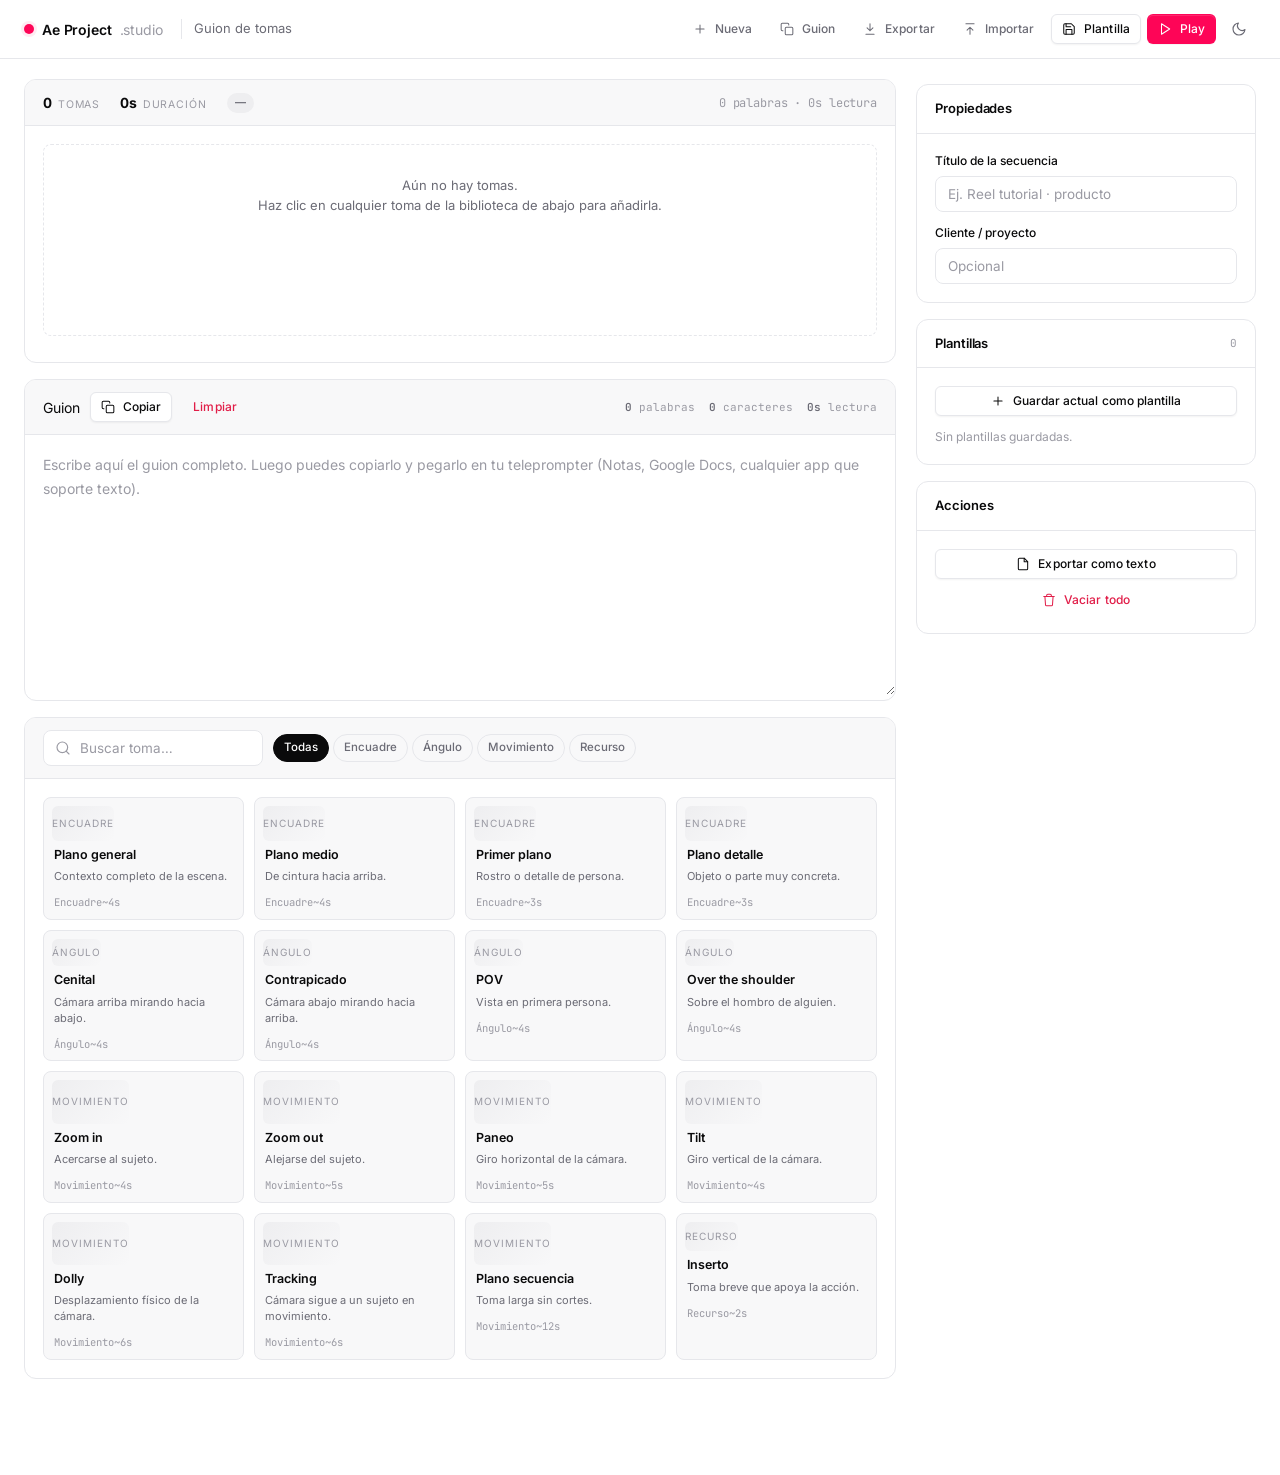
==== guion-tomas.html @ 981ebc36 "Add files via upload" ====
<!DOCTYPE html>
<html lang="es" data-theme="light">
<head>
<meta charset="UTF-8" />
<meta name="viewport" content="width=device-width, initial-scale=1.0" />
<title>Guion de tomas · Ae Project .studio</title>
<link rel="preconnect" href="https://fonts.googleapis.com">
<link rel="preconnect" href="https://fonts.gstatic.com" crossorigin>
<link href="https://fonts.googleapis.com/css2?family=Inter:wght@400;500;600;700&family=JetBrains+Mono:wght@400;500&display=swap" rel="stylesheet">
<link rel="stylesheet" href="../assets/base.css" />

<style>
  /* ============================================================
     Header de aplicación
     ============================================================ */
  .app-header {
    position: sticky; top: 0; z-index: 50;
    display: flex; align-items: center; gap: 14px;
    padding: 12px 24px;
    background: color-mix(in srgb, var(--bg) 82%, transparent);
    backdrop-filter: blur(14px);
    -webkit-backdrop-filter: blur(14px);
    border-bottom: 1px solid var(--border);
  }
  .app-header .brand {
    display: flex; align-items: center; gap: 8px;
    font-weight: 600; letter-spacing: -0.01em;
    color: var(--text);
  }
  .app-header .brand-dot {
    width: 10px; height: 10px; border-radius: 50%;
    background: var(--brand);
    box-shadow: 0 0 0 3px var(--brand-subtle);
  }
  .app-header .brand-name { font-size: 14px; }
  .app-header .brand-tld { color: var(--text-subtle); font-size: 14px; font-weight: 400; }
  .app-header .tool-name {
    font-size: 13px; color: var(--text-muted);
    padding-left: 12px; margin-left: 4px;
    border-left: 1px solid var(--border);
  }
  .app-header .spacer { flex: 1; }
  .app-header .actions { display: flex; gap: 6px; align-items: center; }

  .theme-toggle {
    width: 34px; height: 34px;
    display: inline-flex; align-items: center; justify-content: center;
    border-radius: var(--r-md);
    color: var(--text-muted);
    transition: all var(--dur) var(--ease);
  }
  .theme-toggle:hover { background: var(--surface-2); color: var(--text); }
  .theme-toggle .icon-sun { display: none; }
  [data-theme="dark"] .theme-toggle .icon-sun { display: block; }
  [data-theme="dark"] .theme-toggle .icon-moon { display: none; }

  /* ============================================================
     Layout
     ============================================================ */
  .gt-main {
    display: grid;
    grid-template-columns: minmax(0, 1fr) 340px;
    gap: 20px;
    padding: 20px 24px 80px;
    max-width: 1480px;
    margin: 0 auto;
    align-items: start;
  }

  .section {
    background: var(--surface);
    border: 1px solid var(--border);
    border-radius: var(--r-lg);
    margin-bottom: 16px;
    overflow: hidden;
  }
  .section-head {
    display: flex; align-items: center; gap: 10px;
    padding: 14px 18px;
    border-bottom: 1px solid var(--border);
  }
  .section-head .sh-title {
    font-size: 13px; font-weight: 600;
    letter-spacing: -0.005em;
  }
  .section-head .sh-count {
    font-family: var(--font-mono);
    font-size: 11px;
    color: var(--text-subtle);
  }
  .section-head .spacer { flex: 1; }
  .section-body { padding: 18px; }

  /* ============================================================
     Secuencia
     ============================================================ */
  .seq-strip {
    display: flex;
    gap: 10px;
    overflow-x: auto;
    padding-bottom: 8px;
    min-height: 200px;
    scroll-snap-type: x proximity;
  }
  .seq-strip::-webkit-scrollbar { height: 8px; }
  .seq-strip::-webkit-scrollbar-thumb {
    background: var(--surface-3); border-radius: 4px;
  }

  .seq-empty {
    border: 1px dashed var(--border);
    border-radius: var(--r-md);
    padding: 30px 20px;
    text-align: center;
    font-size: 13px;
    color: var(--text-muted);
    line-height: 1.55;
    width: 100%;
  }

  .seq-item {
    flex: 0 0 240px;
    background: var(--surface-2);
    border: 1px solid var(--border);
    border-radius: var(--r-md);
    padding: 8px;
    display: flex;
    flex-direction: column;
    gap: 6px;
    position: relative;
    scroll-snap-align: start;
    transition: border-color var(--dur) var(--ease),
                opacity var(--dur) var(--ease);
  }
  .seq-item:hover { border-color: var(--border-strong); }
  .seq-item.grabada {
    opacity: 0.55;
  }
  .seq-item.grabada .seq-thumb::after {
    content: '✓';
    position: absolute;
    inset: 0;
    background: rgba(16, 185, 129, 0.12);
    display: flex; align-items: center; justify-content: center;
    color: var(--success);
    font-size: 40px; font-weight: 700;
    backdrop-filter: blur(1px);
  }

  .seq-top {
    display: flex; align-items: center; gap: 6px;
    min-width: 0;
  }
  .seq-num {
    font-family: var(--font-mono);
    font-size: 11px; font-weight: 600;
    color: var(--text-subtle);
    background: var(--surface-3);
    width: 20px; height: 20px;
    border-radius: var(--r-xs);
    display: flex; align-items: center; justify-content: center;
    flex-shrink: 0;
  }

  .chip-select {
    appearance: none;
    -webkit-appearance: none;
    font: inherit;
    font-size: 10.5px;
    font-weight: 500;
    letter-spacing: 0.02em;
    color: var(--text);
    background: var(--surface);
    border: 1px solid var(--border);
    border-radius: var(--r-full);
    height: 20px;
    padding: 0 18px 0 8px;
    cursor: pointer;
    min-width: 0;
    max-width: 100%;
    background-image: url("data:image/svg+xml,%3Csvg xmlns='http://www.w3.org/2000/svg' width='8' height='8' viewBox='0 0 24 24' fill='none' stroke='%239a9aa3' stroke-width='2.5' stroke-linecap='round'%3E%3Cpolyline points='6 9 12 15 18 9'/%3E%3C/svg%3E");
    background-repeat: no-repeat;
    background-position: right 5px center;
    text-overflow: ellipsis;
    transition: all var(--dur) var(--ease);
  }
  .chip-select:hover { border-color: var(--border-strong); }
  .chip-select:focus {
    outline: none;
    border-color: var(--brand);
    box-shadow: 0 0 0 2px var(--brand-glow);
  }
  .chip-select.marker { flex: 1; min-width: 0; }
  .chip-select.trans { flex: 0 0 auto; max-width: 92px; }

  /* Colores del selector de marcador según el tipo */
  .chip-select.marker[data-value="hook"]     { background-color: var(--brand-subtle); color: var(--brand); border-color: transparent; }
  .chip-select.marker[data-value="contexto"] { background-color: var(--info-subtle); color: var(--info); border-color: transparent; }
  .chip-select.marker[data-value="desarrollo"] { background-color: var(--surface-3); color: var(--text-muted); border-color: transparent; }
  .chip-select.marker[data-value="cta"]      { background-color: var(--success-subtle); color: var(--success); border-color: transparent; }
  .chip-select.marker[data-value="cierre"]   { background-color: var(--warning-subtle); color: var(--warning); border-color: transparent; }

  .seq-remove {
    width: 20px; height: 20px; padding: 0;
    display: flex; align-items: center; justify-content: center;
    border-radius: var(--r-xs);
    color: var(--text-subtle);
    flex-shrink: 0;
    transition: all var(--dur) var(--ease);
  }
  .seq-remove:hover { background: var(--danger-subtle); color: var(--danger); }

  .seq-thumb {
    aspect-ratio: 16/9;
    background: linear-gradient(135deg, var(--surface-3), var(--surface-2));
    border-radius: var(--r-sm);
    position: relative;
    overflow: hidden;
    display: flex; align-items: center; justify-content: center;
  }
  .seq-thumb video,
  .seq-thumb iframe {
    position: absolute; inset: 0;
    width: 100%; height: 100%;
    object-fit: cover;
    border: 0;
    background: #000;
  }
  .seq-thumb .thumb-label {
    font-size: 10px;
    text-transform: uppercase;
    letter-spacing: 0.1em;
    color: var(--text-subtle);
  }
  .seq-dur {
    position: absolute;
    bottom: 6px; right: 6px;
    background: rgba(0, 0, 0, 0.72);
    color: #fff;
    font-family: var(--font-mono);
    font-size: 10.5px;
    padding: 2px 6px;
    border-radius: var(--r-xs);
    font-variant-numeric: tabular-nums;
    z-index: 2;
    letter-spacing: 0;
  }

  .seq-name {
    font-size: 12.5px;
    font-weight: 600;
    line-height: 1.3;
    color: var(--text);
    padding: 0 2px;
  }

  .seq-controls {
    display: flex;
    align-items: center;
    gap: 4px;
  }
  .seq-controls .mini {
    width: 22px; height: 22px; padding: 0;
    display: flex; align-items: center; justify-content: center;
    border-radius: var(--r-xs);
    color: var(--text-subtle);
    transition: all var(--dur) var(--ease);
  }
  .seq-controls .mini:hover { background: var(--surface-3); color: var(--text); }
  .seq-controls .mini.active { color: var(--success); background: var(--success-subtle); }
  .seq-controls .mini.danger:hover { background: var(--danger-subtle); color: var(--danger); }

  .seq-dur-input {
    width: 44px;
    height: 22px;
    padding: 0 6px;
    background: var(--surface);
    border: 1px solid var(--border);
    border-radius: var(--r-xs);
    font-family: var(--font-mono);
    font-size: 11px;
    text-align: right;
    font-variant-numeric: tabular-nums;
    color: var(--text);
  }
  .seq-dur-input:focus {
    outline: none;
    border-color: var(--brand);
    box-shadow: 0 0 0 2px var(--brand-glow);
  }
  .seq-controls .unit {
    font-family: var(--font-mono);
    font-size: 10.5px;
    color: var(--text-subtle);
  }

  .seq-nota {
    width: 100%;
    font: inherit;
    font-size: 11.5px;
    line-height: 1.5;
    color: var(--text-muted);
    background: transparent;
    border: 1px solid transparent;
    border-radius: var(--r-xs);
    padding: 4px 6px;
    resize: none;
    min-height: 44px;
    transition: all var(--dur) var(--ease);
  }
  .seq-nota::placeholder { color: var(--text-subtle); font-style: italic; }
  .seq-nota:hover { border-color: var(--border); }
  .seq-nota:focus {
    outline: none;
    background: var(--surface);
    border-color: var(--brand);
    color: var(--text);
    box-shadow: 0 0 0 2px var(--brand-glow);
  }

  /* Barra de resumen de la secuencia */
  .seq-summary {
    display: flex;
    align-items: center;
    gap: 20px;
    padding: 12px 18px;
    border-bottom: 1px solid var(--border);
    background: var(--surface-2);
    flex-wrap: wrap;
  }
  .seq-summary .stat {
    display: flex;
    align-items: baseline;
    gap: 6px;
  }
  .seq-summary .stat .v {
    font-size: 14px;
    font-weight: 700;
    font-variant-numeric: tabular-nums;
    letter-spacing: -0.01em;
    color: var(--text);
  }
  .seq-summary .stat .k {
    font-size: 10.5px;
    text-transform: uppercase;
    letter-spacing: 0.08em;
    color: var(--text-subtle);
  }
  .seq-summary .badge-dur.ok { background: var(--success-subtle); color: var(--success); }
  .seq-summary .badge-dur.warn { background: var(--warning-subtle); color: var(--warning); }
  .seq-summary .badge-dur.over { background: var(--danger-subtle); color: var(--danger); }

  /* ============================================================
     Guion
     ============================================================ */
  .guion-toolbar {
    display: flex;
    align-items: center;
    gap: 10px;
    padding: 12px 18px;
    border-bottom: 1px solid var(--border);
    background: var(--surface-2);
    flex-wrap: wrap;
  }
  .guion-toolbar .stats {
    display: flex;
    align-items: baseline;
    gap: 14px;
    margin-left: auto;
    font-family: var(--font-mono);
    font-size: 11px;
    color: var(--text-subtle);
  }
  .guion-toolbar .stats strong {
    color: var(--text-muted);
    font-weight: 600;
  }
  .guion-editor {
    width: 100%;
    min-height: 260px;
    font: inherit;
    font-size: 14px;
    line-height: 1.7;
    color: var(--text);
    background: transparent;
    padding: 18px;
    border: 0;
    resize: vertical;
  }
  .guion-editor:focus { outline: none; }
  .guion-editor::placeholder { color: var(--text-subtle); }

  /* ============================================================
     Biblioteca
     ============================================================ */
  .lib-toolbar {
    display: flex;
    align-items: center;
    gap: 10px;
    padding: 12px 18px;
    border-bottom: 1px solid var(--border);
    background: var(--surface-2);
    flex-wrap: wrap;
  }
  .lib-toolbar .search {
    flex: 0 0 220px;
  }
  .lib-toolbar .filters {
    display: flex; gap: 4px;
    flex-wrap: wrap;
  }
  .filter-chip {
    font: inherit;
    font-size: 11.5px;
    font-weight: 500;
    padding: 4px 10px;
    border-radius: var(--r-full);
    color: var(--text-muted);
    background: transparent;
    border: 1px solid var(--border);
    cursor: pointer;
    transition: all var(--dur) var(--ease);
  }
  .filter-chip:hover { border-color: var(--border-strong); color: var(--text); }
  .filter-chip.active {
    background: var(--text);
    color: var(--bg);
    border-color: var(--text);
  }

  .lib-grid {
    display: grid;
    grid-template-columns: repeat(auto-fill, minmax(200px, 1fr));
    gap: 10px;
    padding: 18px;
  }

  .lib-card {
    text-align: left;
    font: inherit;
    color: inherit;
    background: var(--surface-2);
    border: 1px solid var(--border);
    border-radius: var(--r-md);
    padding: 8px;
    display: flex; flex-direction: column; gap: 6px;
    cursor: pointer;
    transition: border-color var(--dur) var(--ease),
                transform var(--dur) var(--ease),
                box-shadow var(--dur) var(--ease);
  }
  .lib-card:hover {
    transform: translateY(-2px);
    border-color: transparent;
    box-shadow: var(--shadow-md);
  }
  .lib-card:active { transform: translateY(0); }
  .lib-card .lib-thumb {
    aspect-ratio: 16/9;
    background: linear-gradient(135deg, var(--surface-3), var(--surface-2));
    border-radius: var(--r-sm);
    position: relative;
    overflow: hidden;
    display: flex; align-items: center; justify-content: center;
  }
  .lib-card .lib-thumb video,
  .lib-card .lib-thumb iframe {
    position: absolute; inset: 0;
    width: 100%; height: 100%;
    object-fit: cover;
    border: 0;
    background: #000;
  }
  .lib-card .lib-thumb .thumb-label {
    font-size: 10px;
    text-transform: uppercase;
    letter-spacing: 0.1em;
    color: var(--text-subtle);
  }
  .lib-card .lib-name {
    font-size: 12.5px; font-weight: 600;
    line-height: 1.3;
    padding: 0 2px;
  }
  .lib-card .lib-desc {
    font-size: 11px;
    color: var(--text-muted);
    line-height: 1.45;
    padding: 0 2px;
    display: -webkit-box;
    -webkit-line-clamp: 2;
    -webkit-box-orient: vertical;
    overflow: hidden;
  }
  .lib-card .lib-foot {
    display: flex; align-items: center; justify-content: space-between;
    padding: 4px 2px 0;
    font-family: var(--font-mono);
    font-size: 10.5px;
    color: var(--text-subtle);
  }

  /* ============================================================
     Sidebar
     ============================================================ */
  .sidebar { position: sticky; top: 84px; }
  .sidebar .field + .field { margin-top: 12px; }

  .plantillas-list { display: flex; flex-direction: column; gap: 6px; }
  .plantilla {
    display: flex;
    align-items: center;
    gap: 8px;
    padding: 8px 8px 8px 12px;
    background: var(--surface-2);
    border: 1px solid var(--border);
    border-radius: var(--r-sm);
    font-size: 12.5px;
    transition: all var(--dur) var(--ease);
  }
  .plantilla:hover { border-color: var(--border-strong); }
  .plantilla .pl-name {
    flex: 1;
    overflow: hidden; text-overflow: ellipsis; white-space: nowrap;
    color: var(--text);
  }
  .plantilla .pl-meta {
    font-family: var(--font-mono);
    font-size: 10px;
    color: var(--text-subtle);
    flex-shrink: 0;
  }
  .plantilla button {
    width: 22px; height: 22px; padding: 0;
    display: flex; align-items: center; justify-content: center;
    border-radius: var(--r-xs);
    color: var(--text-subtle);
    transition: all var(--dur) var(--ease);
    flex-shrink: 0;
  }
  .plantilla button:hover { background: var(--surface-3); color: var(--text); }
  .plantilla button.danger:hover { background: var(--danger-subtle); color: var(--danger); }

  /* ============================================================
     Modo reproducción
     ============================================================ */
  #play {
    position: fixed; inset: 0;
    z-index: 200;
    background: #05070a;
    color: #fff;
    display: none;
    flex-direction: column;
  }
  #play.on { display: flex; }
  #play .play-top {
    display: flex; align-items: center; gap: 12px;
    padding: 16px 24px;
    border-bottom: 1px solid rgba(255, 255, 255, 0.08);
  }
  #play .play-top .play-title { font-weight: 600; font-size: 14px; }
  #play .play-top .play-counter {
    font-family: var(--font-mono);
    font-size: 12px;
    color: rgba(255, 255, 255, 0.6);
    font-variant-numeric: tabular-nums;
  }
  #play .play-top .spacer { flex: 1; }
  #play .play-top button {
    background: rgba(255, 255, 255, 0.06);
    color: rgba(255, 255, 255, 0.85);
    border: 1px solid rgba(255, 255, 255, 0.08);
    padding: 6px 12px;
    border-radius: var(--r-md);
    font-size: 12.5px;
    cursor: pointer;
    transition: all var(--dur) var(--ease);
  }
  #play .play-top button:hover { background: rgba(255, 255, 255, 0.12); color: #fff; }

  #play .play-stage {
    flex: 1;
    display: flex;
    flex-direction: column;
    align-items: center;
    justify-content: center;
    padding: 24px;
    gap: 20px;
    min-height: 0;
  }
  #play .play-screen {
    width: min(1100px, 100%);
    aspect-ratio: 16/9;
    background: #0b0d10;
    border: 1px solid rgba(255, 255, 255, 0.08);
    border-radius: var(--r-lg);
    position: relative;
    overflow: hidden;
    display: flex; align-items: center; justify-content: center;
  }
  #play .play-screen video,
  #play .play-screen iframe {
    position: absolute; inset: 0;
    width: 100%; height: 100%;
    object-fit: contain;
    border: 0;
    background: #000;
  }
  #play .play-screen .ph {
    color: rgba(255, 255, 255, 0.3);
    font-size: 12px;
    text-transform: uppercase;
    letter-spacing: 0.2em;
  }
  #play .play-info {
    text-align: center;
    max-width: 720px;
    display: flex; flex-direction: column; gap: 8px;
    align-items: center;
  }
  #play .play-info .play-marcador {
    font-size: 10.5px;
    font-weight: 600;
    letter-spacing: 0.12em;
    text-transform: uppercase;
    padding: 3px 10px;
    border-radius: var(--r-full);
    background: rgba(255, 255, 255, 0.08);
    color: rgba(255, 255, 255, 0.7);
  }
  #play .play-info .play-name {
    font-size: 20px;
    font-weight: 600;
    letter-spacing: -0.01em;
  }
  #play .play-info .play-nota {
    font-size: 14px;
    color: rgba(255, 255, 255, 0.7);
    line-height: 1.55;
    white-space: pre-wrap;
  }
  #play .play-progress {
    height: 3px;
    background: rgba(255, 255, 255, 0.08);
    border-radius: 2px;
    overflow: hidden;
    margin: 0 24px;
  }
  #play .play-progress .bar {
    height: 100%;
    background: var(--brand);
    transition: width 260ms var(--ease);
  }
  #play .play-controls {
    display: flex;
    align-items: center;
    justify-content: center;
    gap: 8px;
    padding: 16px 24px 22px;
  }
  #play .play-controls button {
    background: rgba(255, 255, 255, 0.06);
    color: #fff;
    border: 1px solid rgba(255, 255, 255, 0.1);
    padding: 9px 16px;
    border-radius: var(--r-md);
    font-size: 13px;
    cursor: pointer;
    display: inline-flex;
    align-items: center;
    gap: 6px;
    transition: all var(--dur) var(--ease);
  }
  #play .play-controls button:hover { background: rgba(255, 255, 255, 0.14); }
  #play .play-controls button:disabled { opacity: 0.3; cursor: not-allowed; }
  #play .play-hint {
    text-align: center;
    padding: 0 24px 16px;
    font-family: var(--font-mono);
    font-size: 10.5px;
    color: rgba(255, 255, 255, 0.35);
    letter-spacing: 0.05em;
  }

  /* ============================================================
     Modal
     ============================================================ */
  .modal-head {
    display: flex; align-items: flex-start; gap: 12px;
    margin-bottom: 10px;
  }
  .modal-title {
    flex: 1;
    font-size: 16px; font-weight: 600;
    letter-spacing: -0.01em;
    line-height: 1.3;
  }
  .modal-x {
    width: 28px; height: 28px;
    margin: -4px -4px 0 0;
    display: flex; align-items: center; justify-content: center;
    border-radius: var(--r-sm);
    color: var(--text-subtle);
    transition: all var(--dur) var(--ease);
  }
  .modal-x:hover { background: var(--surface-2); color: var(--text); }
  .modal-body {
    font-size: 13.5px; color: var(--text-muted);
    line-height: 1.55;
    margin-bottom: 20px;
  }
  .modal-input { margin-bottom: 20px; }
  .modal-actions {
    display: flex; justify-content: flex-end; gap: 8px;
  }

  /* ============================================================
     Toast host
     ============================================================ */
  .toast-host {
    position: fixed;
    bottom: 24px; right: 24px;
    z-index: 400;
    display: flex; flex-direction: column; gap: 8px;
    pointer-events: none;
  }
  .toast-host .toast {
    pointer-events: auto;
    animation: toastIn 260ms var(--ease);
  }
  @keyframes toastIn {
    from { opacity: 0; transform: translateY(12px) scale(0.98); }
  }

  /* ============================================================
     Responsive
     ============================================================ */
  @media (max-width: 1080px) {
    .gt-main { grid-template-columns: 1fr; padding: 16px; }
    .sidebar { position: static; }
    .app-header { padding: 10px 16px; flex-wrap: wrap; }
    .app-header .tool-name { display: none; }
  }
  @media (max-width: 520px) {
    .lib-toolbar .search { flex: 1 1 100%; }
    .app-header .actions .label-hide { display: none; }
    .seq-summary { gap: 12px; }
  }
</style>
</head>

<body>

<!-- ============================================================ HEADER -->
<header class="app-header">
  <a href="../index.html" class="brand">
    <span class="brand-dot"></span>
    <span class="brand-name">Ae Project</span>
    <span class="brand-tld">.studio</span>
  </a>
  <span class="tool-name">Guion de tomas</span>
  <div class="spacer"></div>

  <div class="actions">
    <button class="btn btn-ghost btn-sm" id="btnNueva" title="Nueva secuencia">
      <svg class="icon icon-sm" viewBox="0 0 24 24"><path d="M12 5v14M5 12h14"/></svg>
      <span class="label-hide">Nueva</span>
    </button>
    <button class="btn btn-ghost btn-sm" id="btnCopiarGuion" title="Copiar guion">
      <svg class="icon icon-sm" viewBox="0 0 24 24"><rect x="9" y="9" width="13" height="13" rx="2"/><path d="M5 15H4a2 2 0 0 1-2-2V4a2 2 0 0 1 2-2h9a2 2 0 0 1 2 2v1"/></svg>
      <span class="label-hide">Guion</span>
    </button>
    <button class="btn btn-ghost btn-sm" id="btnExportar" title="Exportar JSON">
      <svg class="icon icon-sm" viewBox="0 0 24 24"><path d="M12 3v12M7 10l5 5 5-5M5 21h14"/></svg>
      <span class="label-hide">Exportar</span>
    </button>
    <button class="btn btn-ghost btn-sm" id="btnImportar" title="Importar JSON">
      <svg class="icon icon-sm" viewBox="0 0 24 24"><path d="M12 21V9M7 14l5-5 5 5M5 3h14"/></svg>
      <span class="label-hide">Importar</span>
    </button>
    <button class="btn btn-secondary btn-sm" id="btnGuardarPlantilla" title="Guardar como plantilla">
      <svg class="icon icon-sm" viewBox="0 0 24 24"><path d="M19 21H5a2 2 0 0 1-2-2V5a2 2 0 0 1 2-2h11l5 5v11a2 2 0 0 1-2 2z"/><polyline points="17 21 17 13 7 13 7 21"/><polyline points="7 3 7 8 15 8"/></svg>
      <span class="label-hide">Plantilla</span>
    </button>
    <button class="btn btn-primary btn-sm" id="btnPlay" title="Reproducir secuencia">
      <svg class="icon icon-sm" viewBox="0 0 24 24" fill="currentColor" stroke="none"><polygon points="6 3 20 12 6 21"/></svg>
      Play
    </button>

    <button class="theme-toggle" id="themeToggle" aria-label="Cambiar tema">
      <svg class="icon icon-moon" viewBox="0 0 24 24"><path d="M21 12.79A9 9 0 1 1 11.21 3 7 7 0 0 0 21 12.79z"/></svg>
      <svg class="icon icon-sun" viewBox="0 0 24 24"><circle cx="12" cy="12" r="4"/><path d="M12 2v2M12 20v2M4.93 4.93l1.41 1.41M17.66 17.66l1.41 1.41M2 12h2M20 12h2M6.34 17.66l-1.41 1.41M19.07 4.93l-1.41 1.41"/></svg>
    </button>
  </div>
</header>

<!-- ============================================================ MAIN -->
<main class="gt-main">

  <!-- ============ COLUMNA PRINCIPAL ============ -->
  <div>

    <!-- ---------- SECUENCIA ---------- -->
    <section class="section">
      <div class="seq-summary">
        <div class="stat">
          <span class="v" id="statTomas">0</span>
          <span class="k">tomas</span>
        </div>
        <div class="stat">
          <span class="v" id="statDuracion">0s</span>
          <span class="k">duración</span>
        </div>
        <span class="badge badge-dur ok" id="badgeDur">—</span>
        <div class="spacer" style="flex:1"></div>
        <span class="mono" style="color:var(--text-subtle)" id="statRead">0 palabras</span>
      </div>

      <div class="section-body">
        <div class="seq-strip" id="seqStrip">
          <div class="seq-empty">
            Aún no hay tomas.<br>
            Haz clic en cualquier toma de la biblioteca de abajo para añadirla.
          </div>
        </div>
      </div>
    </section>

    <!-- ---------- GUION ---------- -->
    <section class="section">
      <div class="guion-toolbar">
        <span class="sh-title">Guion</span>
        <button class="btn btn-secondary btn-sm" id="btnCopiarGuion2">
          <svg class="icon icon-sm" viewBox="0 0 24 24"><rect x="9" y="9" width="13" height="13" rx="2"/><path d="M5 15H4a2 2 0 0 1-2-2V4a2 2 0 0 1 2-2h9a2 2 0 0 1 2 2v1"/></svg>
          Copiar
        </button>
        <button class="btn btn-ghost btn-sm" id="btnLimpiarGuion" style="color:var(--danger)">
          Limpiar
        </button>
        <div class="stats">
          <span><strong id="statWords">0</strong> palabras</span>
          <span><strong id="statChars">0</strong> caracteres</span>
          <span><strong id="statReadTime">0:00</strong> lectura</span>
        </div>
      </div>
      <textarea
        class="guion-editor"
        id="guionEditor"
        placeholder="Escribe aquí el guion completo. Luego puedes copiarlo y pegarlo en tu teleprompter (Notas, Google Docs, cualquier app que soporte texto)."
      ></textarea>
    </section>

    <!-- ---------- BIBLIOTECA ---------- -->
    <section class="section">
      <div class="lib-toolbar">
        <div class="search">
          <div class="input-wrap">
            <svg class="icon input-icon" viewBox="0 0 24 24"><circle cx="11" cy="11" r="8"/><path d="M21 21l-4.35-4.35"/></svg>
            <input class="input with-icon" id="libSearch" placeholder="Buscar toma…" />
          </div>
        </div>
        <div class="filters" id="libFilters"></div>
      </div>
      <div class="lib-grid" id="libGrid"></div>
    </section>

  </div>

  <!-- ============ SIDEBAR ============ -->
  <aside class="sidebar">

    <section class="section">
      <div class="section-head">
        <span class="sh-title">Propiedades</span>
      </div>
      <div class="section-body">
        <div class="field">
          <label class="field-label">Título de la secuencia</label>
          <input class="input" type="text" id="titulo" placeholder="Ej. Reel tutorial · producto" />
        </div>
        <div class="field">
          <label class="field-label">Cliente / proyecto</label>
          <input class="input" type="text" id="cliente" placeholder="Opcional" />
        </div>
      </div>
    </section>

    <section class="section">
      <div class="section-head">
        <span class="sh-title">Plantillas</span>
        <div class="spacer"></div>
        <span class="sh-count" id="badgePlantillas">0</span>
      </div>
      <div class="section-body">
        <button class="btn btn-secondary btn-sm" id="btnNuevaPlantilla" style="width:100%;margin-bottom:12px">
          <svg class="icon icon-sm" viewBox="0 0 24 24"><path d="M12 5v14M5 12h14"/></svg>
          Guardar actual como plantilla
        </button>
        <div class="plantillas-list" id="plantillasList"></div>
      </div>
    </section>

    <section class="section">
      <div class="section-head">
        <span class="sh-title">Acciones</span>
      </div>
      <div class="section-body" style="display:flex;flex-direction:column;gap:6px">
        <button class="btn btn-secondary btn-sm" id="btnExportarTexto">
          <svg class="icon icon-sm" viewBox="0 0 24 24"><path d="M14 2H6a2 2 0 0 0-2 2v16a2 2 0 0 0 2 2h12a2 2 0 0 0 2-2V8z"/><polyline points="14 2 14 8 20 8"/></svg>
          Exportar como texto
        </button>
        <button class="btn btn-ghost btn-sm" id="btnLimpiarTodo" style="color:var(--danger)">
          <svg class="icon icon-sm" viewBox="0 0 24 24"><path d="M3 6h18M8 6V4a2 2 0 0 1 2-2h4a2 2 0 0 1 2 2v2M19 6l-1 14a2 2 0 0 1-2 2H8a2 2 0 0 1-2-2L5 6"/></svg>
          Vaciar todo
        </button>
      </div>
    </section>

  </aside>

</main>

<!-- ============================================================ PLAY MODE -->
<div id="play">
  <div class="play-top">
    <span class="play-title" id="playTitle">—</span>
    <span class="play-counter" id="playCounter">0 / 0</span>
    <div class="spacer"></div>
    <button id="btnClosePlay">Salir (Esc)</button>
  </div>
  <div class="play-stage">
    <div class="play-screen" id="playScreen"></div>
    <div class="play-info">
      <span class="play-marcador" id="playMarcador" hidden></span>
      <div class="play-name" id="playName">—</div>
      <div class="play-nota" id="playNota"></div>
    </div>
  </div>
  <div class="play-progress"><div class="bar" id="playBar" style="width:0"></div></div>
  <div class="play-controls">
    <button id="btnPrev">
      <svg class="icon icon-sm" viewBox="0 0 24 24"><polyline points="15 18 9 12 15 6"/></svg>
      Anterior
    </button>
    <button id="btnNext">
      Siguiente
      <svg class="icon icon-sm" viewBox="0 0 24 24"><polyline points="9 18 15 12 9 6"/></svg>
    </button>
  </div>
  <div class="play-hint">← → navegar · Esc salir · Inicio/Fin saltar</div>
</div>

<!-- ============================================================ MODAL -->
<div class="modal" id="appModal" role="dialog" aria-modal="true">
  <div class="modal-backdrop" data-close></div>
  <div class="modal-panel">
    <div class="modal-head">
      <h3 class="modal-title" id="modalTitle"></h3>
      <button class="modal-x" data-close aria-label="Cerrar">
        <svg class="icon icon-sm" viewBox="0 0 24 24"><path d="M18 6L6 18M6 6l12 12"/></svg>
      </button>
    </div>
    <p class="modal-body" id="modalBody"></p>
    <div class="modal-input" id="modalInputWrap" hidden>
      <input class="input" id="modalInput" />
    </div>
    <div class="modal-actions">
      <button class="btn btn-ghost" data-close id="modalCancel">Cancelar</button>
      <button class="btn btn-primary" id="modalConfirm">Confirmar</button>
    </div>
  </div>
</div>

<div class="toast-host" id="toastHost"></div>

<script src="../assets/utils.js"></script>
<script>
/* ============================================================
   BIBLIOTECA DE TOMAS
   
   📹 CÓMO AÑADIR VÍDEOS DE EJEMPLO
   
   El campo "video" acepta tres formatos:
   
   1) Vacío ("") → placeholder gris con el nombre del tipo.
      Ideal mientras no tengas clips grabados.
   
   2) Archivo local → "clips/cenital.mp4"
      Crea una carpeta "clips/" junto a este archivo HTML y
      mete los MP4 ahí. Se reproducen en bucle, silenciados.
   
   3) YouTube embed → "https://www.youtube.com/embed/VIDEO_ID"
      Toma el ID del video (la parte después de watch?v= en la URL).
      Ejemplo: si la URL es youtube.com/watch?v=abc123XYZ
      entonces el embed es "https://www.youtube.com/embed/abc123XYZ"
   
   📐 DURACIÓN SUGERIDA
   "duracion" es en segundos. Es solo un valor por defecto que
   aparece al añadir la toma a la secuencia. Se puede editar
   luego por toma, individualmente, en la secuencia misma.
   
   📂 TIPO / CATEGORÍA
   Se usa para el filtro de la biblioteca. Debe ser uno de:
   "Encuadre" | "Ángulo" | "Movimiento" | "Recurso"
   ============================================================ */
const SHOTS = [
  /* ---------- ENCUADRES ---------- */
  { id:"general",     cat:"Encuadre",   nombre:"Plano general",     descripcion:"Contexto completo de la escena.",              cuando_usar:"Presentar el lugar y la situación.",                  video:"", duracion:4,  tags:["contexto"] },
  { id:"medio",       cat:"Encuadre",   nombre:"Plano medio",       descripcion:"De cintura hacia arriba.",                    cuando_usar:"Diálogo, presentación, talking head.",                video:"", duracion:4,  tags:["persona"] },
  { id:"primer-plano",cat:"Encuadre",   nombre:"Primer plano",      descripcion:"Rostro o detalle de persona.",                cuando_usar:"Emoción, énfasis, reacción.",                         video:"", duracion:3,  tags:["persona","emoción"] },
  { id:"detalle",     cat:"Encuadre",   nombre:"Plano detalle",     descripcion:"Objeto o parte muy concreta.",                cuando_usar:"Insertos, texturas, manos, producto.",                video:"", duracion:3,  tags:["inserto"] },

  /* ---------- ÁNGULOS ---------- */
  { id:"cenital",     cat:"Ángulo",     nombre:"Cenital",           descripcion:"Cámara arriba mirando hacia abajo.",           cuando_usar:"Mesas, patrones, mapas, comida, flat lay.",           video:"", duracion:4,  tags:["aéreo"] },
  { id:"contrapicado",cat:"Ángulo",     nombre:"Contrapicado",      descripcion:"Cámara abajo mirando hacia arriba.",           cuando_usar:"Dar poder, dramatismo o altura.",                     video:"", duracion:4,  tags:["drama"] },
  { id:"pov",         cat:"Ángulo",     nombre:"POV",               descripcion:"Vista en primera persona.",                   cuando_usar:"Inmersión, tutoriales, videojuegos.",                 video:"", duracion:4,  tags:["inmersivo"] },
  { id:"ots",         cat:"Ángulo",     nombre:"Over the shoulder", descripcion:"Sobre el hombro de alguien.",                 cuando_usar:"Conversaciones, pantallas, escritorios.",             video:"", duracion:4,  tags:["conversación"] },

  /* ---------- MOVIMIENTOS ---------- */
  { id:"zoom-in",     cat:"Movimiento", nombre:"Zoom in",           descripcion:"Acercarse al sujeto.",                        cuando_usar:"Dirigir atención a un detalle.",                      video:"", duracion:4,  tags:["zoom"] },
  { id:"zoom-out",    cat:"Movimiento", nombre:"Zoom out",          descripcion:"Alejarse del sujeto.",                        cuando_usar:"Revelar contexto, cerrar una idea.",                  video:"", duracion:5,  tags:["zoom"] },
  { id:"paneo",       cat:"Movimiento", nombre:"Paneo",             descripcion:"Giro horizontal de la cámara.",               cuando_usar:"Mostrar un espacio amplio, panorámica.",              video:"", duracion:5,  tags:["horizontal"] },
  { id:"tilt",        cat:"Movimiento", nombre:"Tilt",              descripcion:"Giro vertical de la cámara.",                 cuando_usar:"Revelar altura, edificios, cuerpos.",                 video:"", duracion:4,  tags:["vertical"] },
  { id:"dolly",       cat:"Movimiento", nombre:"Dolly",             descripcion:"Desplazamiento físico de la cámara.",         cuando_usar:"Sensación cinematográfica, entrada de personaje.",    video:"", duracion:6,  tags:["cine"] },
  { id:"tracking",    cat:"Movimiento", nombre:"Tracking",          descripcion:"Cámara sigue a un sujeto en movimiento.",     cuando_usar:"Acción, caminatas, deportes.",                        video:"", duracion:6,  tags:["acción"] },
  { id:"secuencia",   cat:"Movimiento", nombre:"Plano secuencia",   descripcion:"Toma larga sin cortes.",                      cuando_usar:"Momentos inmersivos y continuos.",                    video:"", duracion:12, tags:["largo"] },

  /* ---------- RECURSOS ---------- */
  { id:"inserto",     cat:"Recurso",    nombre:"Inserto",           descripcion:"Toma breve que apoya la acción.",             cuando_usar:"Ritmo, transición, detalle entre tomas largas.",      video:"", duracion:2,  tags:["corto"] },
];

/* ============================================================
   MARCADORES (a qué parte del relato pertenece cada toma)
   ============================================================ */
const MARCADORES = [
  { id:"hook",       label:"Hook" },
  { id:"contexto",   label:"Contexto" },
  { id:"desarrollo", label:"Desarrollo" },
  { id:"cta",        label:"CTA" },
  { id:"cierre",     label:"Cierre" },
];

/* ============================================================
   TRANSICIONES (cómo se pasa de la toma anterior a esta)
   ============================================================ */
const TRANSICIONES = [
  { id:"cut",     label:"Corte" },
  { id:"fade",    label:"Fundido" },
  { id:"whip",    label:"Whip pan" },
  { id:"zoom",    label:"Zoom blur" },
  { id:"match",   label:"Match cut" },
  { id:"glitch",  label:"Glitch" },
  { id:"slide",   label:"Slide" },
];

/* ============================================================
   ESTADO Y PERSISTENCIA
   ============================================================ */
const LS_KEY = "guion-tomas-v1";

let state = {
  titulo: "",
  cliente: "",
  guion: "",
  items: [],       // [{ sid, shotId, nota, duracion, marcador, transicion, grabada }]
  plantillas: [],  // [{ id, nombre, fecha, snapshot }]
};

function save() { store.set(LS_KEY, state); }
function load() {
  const s = store.get(LS_KEY);
  if (s) state = { ...state, ...s };
}

const shot = id => SHOTS.find(s => s.id === id);
const marcador = id => MARCADORES.find(m => m.id === id);
const transicion = id => TRANSICIONES.find(t => t.id === id);

/* ============================================================
   HELPERS
   ============================================================ */
const fmtDur = s => {
  s = Math.max(0, Math.round(Number(s) || 0));
  if (s < 60) return s + "s";
  const m = Math.floor(s / 60);
  const r = s % 60;
  return r === 0 ? m + "m" : m + "m " + r + "s";
};

const isYT = url => /youtube\.com|youtu\.be/.test(url || "");

function thumbHTML(video, tipo) {
  if (!video) return `<div class="thumb-label">${escapeHTML(tipo || "—")}</div>`;
  if (isYT(video)) {
    const id = (video.split("/").pop() || "").split("?")[0];
    return `<iframe src="${video}?mute=1&controls=0&loop=1&playlist=${id}" allow="autoplay; encrypted-media" loading="lazy"></iframe>`;
  }
  return `<video src="${escapeHTML(video)}" muted loop playsinline preload="metadata"></video>`;
}

function autoResize(el) {
  el.style.height = 'auto';
  el.style.height = el.scrollHeight + 'px';
}

/* ============================================================
   MODAL
   ============================================================ */
const Modal = (() => {
  const el = () => $('#appModal');
  let onConfirmCb = null;
  let keyHandler = null;

  function open({ title, body, input, placeholder, defaultValue, confirmLabel = 'Confirmar', cancelLabel = 'Cancelar', danger = false, onConfirm }) {
    $('#modalTitle').textContent = title || '';
    const bodyEl = $('#modalBody');
    bodyEl.textContent = body || '';
    bodyEl.hidden = !body;

    const inputWrap = $('#modalInputWrap');
    const inputEl = $('#modalInput');
    if (input) {
      inputWrap.hidden = false;
      inputEl.placeholder = placeholder || '';
      inputEl.value = defaultValue || '';
    } else {
      inputWrap.hidden = true;
      inputEl.value = '';
    }

    const confirmBtn = $('#modalConfirm');
    confirmBtn.textContent = confirmLabel;
    confirmBtn.className = 'btn ' + (danger ? 'btn-danger' : 'btn-primary');
    $('#modalCancel').textContent = cancelLabel;

    onConfirmCb = onConfirm;
    el().classList.add('on');
    setTimeout(() => {
      if (input) { inputEl.focus(); inputEl.select(); }
      else confirmBtn.focus();
    }, 60);

    keyHandler = (e) => {
      if (e.key === 'Escape') { e.preventDefault(); close(); }
      else if (e.key === 'Enter' && e.target && e.target.id !== 'modalCancel') {
        e.preventDefault();
        triggerConfirm();
      }
    };
    document.addEventListener('keydown', keyHandler);
  }

  function triggerConfirm() {
    const hasInput = !$('#modalInputWrap').hidden;
    const value = hasInput ? $('#modalInput').value.trim() : null;
    const result = onConfirmCb ? onConfirmCb(value) : true;
    if (result !== false) close();
  }

  function close() {
    el().classList.remove('on');
    onConfirmCb = null;
    if (keyHandler) document.removeEventListener('keydown', keyHandler);
    keyHandler = null;
  }

  function init() {
    el().querySelectorAll('[data-close]').forEach(n => n.addEventListener('click', close));
    $('#modalConfirm').addEventListener('click', triggerConfirm);
  }
  return { open, close, init };
})();

/* ============================================================
   TOAST
   ============================================================ */
function toast(title, desc = '', variant = 'brand') {
  const icons = {
    brand:   '<svg class="icon toast-icon" viewBox="0 0 24 24"><path d="M12 2v6l4 2"/><path d="M4 12a8 8 0 1 0 16 0 8 8 0 0 0-16 0z"/></svg>',
    success: '<svg class="icon toast-icon" viewBox="0 0 24 24"><path d="M22 11.08V12a10 10 0 1 1-5.93-9.14"/><polyline points="22 4 12 14.01 9 11.01"/></svg>',
    danger:  '<svg class="icon toast-icon" viewBox="0 0 24 24"><circle cx="12" cy="12" r="10"/><path d="M12 8v4M12 16h.01"/></svg>',
    info:    '<svg class="icon toast-icon" viewBox="0 0 24 24"><circle cx="12" cy="12" r="10"/><path d="M12 16v-4M12 8h.01"/></svg>',
  };
  const el = document.createElement('div');
  el.className = `toast ${variant}`;
  el.innerHTML = `
    ${icons[variant] || icons.info}
    <div style="flex:1">
      <div class="toast-title">${escapeHTML(title)}</div>
      ${desc ? `<div class="toast-desc">${escapeHTML(desc)}</div>` : ''}
    </div>
    <button class="toast-close" aria-label="Cerrar">
      <svg class="icon icon-sm" viewBox="0 0 24 24"><path d="M18 6L6 18M6 6l12 12"/></svg>
    </button>
  `;
  el.querySelector('.toast-close').addEventListener('click', () => el.remove());
  $('#toastHost').appendChild(el);
  setTimeout(() => { el.style.opacity = '0'; el.style.transition = 'opacity .3s'; setTimeout(() => el.remove(), 300); }, 3600);
}

/* ============================================================
   BIBLIOTECA
   ============================================================ */
let libFilter = "all";
let libSearch = "";

function renderFilters() {
  const cats = ["all", ...new Set(SHOTS.map(s => s.cat))];
  $('#libFilters').innerHTML = cats.map(c => `
    <button class="filter-chip ${c === libFilter ? 'active' : ''}" data-filter="${c}">
      ${c === 'all' ? 'Todas' : escapeHTML(c)}
    </button>
  `).join('');
  $$('[data-filter]').forEach(b => b.addEventListener('click', () => {
    libFilter = b.dataset.filter;
    renderFilters(); renderLib();
  }));
}

function renderLib() {
  const q = libSearch.toLowerCase().trim();
  const list = SHOTS.filter(s => {
    if (libFilter !== "all" && s.cat !== libFilter) return false;
    if (!q) return true;
    return (s.nombre + " " + s.descripcion + " " + (s.tags || []).join(" ")).toLowerCase().includes(q);
  });
  if (list.length === 0) {
    $('#libGrid').innerHTML = `<div class="empty-msg" style="grid-column:1/-1">Sin resultados.</div>`;
    return;
  }
  $('#libGrid').innerHTML = list.map(s => `
    <button class="lib-card" data-add="${s.id}">
      <div class="lib-thumb">${thumbHTML(s.video, s.cat)}</div>
      <div class="lib-name">${escapeHTML(s.nombre)}</div>
      <div class="lib-desc">${escapeHTML(s.descripcion)}</div>
      <div class="lib-foot">
        <span>${escapeHTML(s.cat)}</span>
        <span>~${fmtDur(s.duracion)}</span>
      </div>
    </button>
  `).join('');
  $$('[data-add]').forEach(el => el.addEventListener('click', () => addShot(el.dataset.add)));
}

/* ============================================================
   SECUENCIA
   ============================================================ */
function addShot(shotId) {
  const s = shot(shotId);
  if (!s) return;
  // Si es la primera, no tiene transición. Si no, pone "cut" por defecto.
  const prev = state.items[state.items.length - 1];
  state.items.push({
    shotId,
    nota: "",
    duracion: s.duracion || 3,
    marcador: "",
    transicion: prev ? (prev.transicion || "cut") : "",
    grabada: false,
  });
  save(); renderSecuencia();
}

function removeItem(i) {
  state.items.splice(i, 1);
  save(); renderSecuencia();
}

function moveItem(i, dir) {
  const j = i + dir;
  if (j < 0 || j >= state.items.length) return;
  [state.items[i], state.items[j]] = [state.items[j], state.items[i]];
  save(); renderSecuencia();
}

function duplicateItem(i) {
  const it = state.items[i];
  const copy = { ...it, nota: it.nota };
  state.items.splice(i + 1, 0, copy);
  save(); renderSecuencia();
}

function updateItemField(i, field, value) {
  state.items[i][field] = value;
  save();
}

function renderSecuencia() {
  const strip = $('#seqStrip');
  const n = state.items.length;

  if (n === 0) {
    strip.innerHTML = `
      <div class="seq-empty">
        Aún no hay tomas.<br>
        Haz clic en cualquier toma de la biblioteca de abajo para añadirla.
      </div>
    `;
    updateSummary();
    return;
  }

  strip.innerHTML = state.items.map((it, i) => {
    const s = shot(it.shotId);
    if (!s) return "";
    const isFirst = i === 0;
    const markerOpts = [
      `<option value="">— marcador —</option>`,
      ...MARCADORES.map(m => `<option value="${m.id}" ${it.marcador === m.id ? 'selected' : ''}>${m.label}</option>`)
    ].join('');
    const transOpts = TRANSICIONES.map(t => `<option value="${t.id}" ${it.transicion === t.id ? 'selected' : ''}>${t.label}</option>`).join('');
    return `
      <div class="seq-item ${it.grabada ? 'grabada' : ''}" data-i="${i}" draggable="true">
        <div class="seq-top">
          <span class="seq-num">${i + 1}</span>
          <select class="chip-select marker" data-marcador="${i}" data-value="${escapeHTML(it.marcador || '')}">
            ${markerOpts}
          </select>
          ${!isFirst ? `
            <select class="chip-select trans" data-trans="${i}" title="Transición de entrada">
              ${transOpts}
            </select>
          ` : ''}
          <button class="seq-remove" data-remove="${i}" aria-label="Quitar">
            <svg class="icon icon-sm" viewBox="0 0 24 24"><path d="M18 6L6 18M6 6l12 12"/></svg>
          </button>
        </div>

        <div class="seq-thumb">
          ${thumbHTML(s.video, s.cat)}
          <span class="seq-dur">${fmtDur(it.duracion)}</span>
        </div>

        <div class="seq-name">${escapeHTML(s.nombre)}</div>

        <div class="seq-controls">
          <input type="number" class="seq-dur-input" data-dur="${i}" value="${it.duracion}" min="0" step="1" title="Duración (seg)" />
          <span class="unit">s</span>
          <div class="spacer" style="flex:1"></div>
          <button class="mini ${it.grabada ? 'active' : ''}" data-grabada="${i}" title="Marcar como grabada">
            <svg class="icon icon-sm" viewBox="0 0 24 24"><polyline points="20 6 9 17 4 12"/></svg>
          </button>
          <button class="mini" data-dup="${i}" title="Duplicar">
            <svg class="icon icon-sm" viewBox="0 0 24 24"><rect x="9" y="9" width="13" height="13" rx="2"/><path d="M5 15H4a2 2 0 0 1-2-2V4a2 2 0 0 1 2-2h9a2 2 0 0 1 2 2v1"/></svg>
          </button>
          <button class="mini" data-move-left="${i}" title="Mover izquierda" ${isFirst ? 'disabled style="opacity:.35"' : ''}>
            <svg class="icon icon-sm" viewBox="0 0 24 24"><polyline points="15 18 9 12 15 6"/></svg>
          </button>
          <button class="mini" data-move-right="${i}" title="Mover derecha" ${i === n - 1 ? 'disabled style="opacity:.35"' : ''}>
            <svg class="icon icon-sm" viewBox="0 0 24 24"><polyline points="9 18 15 12 9 6"/></svg>
          </button>
        </div>

        <textarea class="seq-nota" data-nota="${i}" placeholder="Nota para esta toma…" rows="2">${escapeHTML(it.nota || '')}</textarea>
      </div>
    `;
  }).join('');

  // Bindings
  $$('[data-remove]').forEach(b => b.addEventListener('click', () => removeItem(+b.dataset.remove)));
  $$('[data-dup]').forEach(b => b.addEventListener('click', () => duplicateItem(+b.dataset.dup)));
  $$('[data-move-left]').forEach(b => b.addEventListener('click', () => moveItem(+b.dataset.moveLeft, -1)));
  $$('[data-move-right]').forEach(b => b.addEventListener('click', () => moveItem(+b.dataset.moveRight, +1)));
  $$('[data-grabada]').forEach(b => b.addEventListener('click', () => {
    const i = +b.dataset.grabada;
    state.items[i].grabada = !state.items[i].grabada;
    save(); renderSecuencia();
  }));

  $$('[data-dur]').forEach(inp => inp.addEventListener('input', () => {
    const i = +inp.dataset.dur;
    const v = inp.value === '' ? 0 : Number(inp.value);
    state.items[i].duracion = v;
    save();
    const card = inp.closest('.seq-item');
    if (card) card.querySelector('.seq-dur').textContent = fmtDur(v);
    updateSummary();
  }));

  $$('[data-marcador]').forEach(sel => {
    const update = () => {
      sel.dataset.value = sel.value;
      updateItemField(+sel.dataset.marcador, 'marcador', sel.value);
    };
    sel.addEventListener('change', update);
  });

  $$('[data-trans]').forEach(sel => sel.addEventListener('change', () => {
    updateItemField(+sel.dataset.trans, 'transicion', sel.value);
  }));

  $$('[data-nota]').forEach(ta => {
    autoResize(ta);
    ta.addEventListener('input', () => {
      updateItemField(+ta.dataset.nota, 'nota', ta.value);
      autoResize(ta);
    });
  });

  // Drag & drop básico
  let dragIndex = null;
  $$('.seq-item').forEach(card => {
    card.addEventListener('dragstart', e => {
      dragIndex = +card.dataset.i;
      card.style.opacity = '0.4';
      e.dataTransfer.effectAllowed = 'move';
    });
    card.addEventListener('dragend', () => { card.style.opacity = ''; });
    card.addEventListener('dragover', e => { e.preventDefault(); });
    card.addEventListener('drop', e => {
      e.preventDefault();
      const target = +card.dataset.i;
      if (dragIndex === null || dragIndex === target) return;
      const [moved] = state.items.splice(dragIndex, 1);
      state.items.splice(target, 0, moved);
      save(); renderSecuencia();
    });
  });

  updateSummary();
}

/* ============================================================
   RESUMEN
   ============================================================ */
function updateSummary() {
  const n = state.items.length;
  const total = state.items.reduce((a, it) => a + (Number(it.duracion) || 0), 0);
  $('#statTomas').textContent = n;
  $('#statDuracion').textContent = fmtDur(total);

  const badge = $('#badgeDur');
  if (n === 0) {
    badge.textContent = '—';
    badge.className = 'badge badge-dur';
  } else if (total < 30) {
    badge.textContent = 'Reel corto';
    badge.className = 'badge badge-dur ok';
  } else if (total <= 60) {
    badge.textContent = 'Reel estándar';
    badge.className = 'badge badge-dur ok';
  } else if (total <= 90) {
    badge.textContent = 'Reel largo';
    badge.className = 'badge badge-dur warn';
  } else {
    badge.textContent = 'Excede 90s';
    badge.className = 'badge badge-dur over';
  }

  // Stats guion
  const words = state.guion.trim() ? state.guion.trim().split(/\s+/).length : 0;
  const chars = state.guion.length;
  const readSec = Math.round((words / 150) * 60);
  $('#statWords').textContent = words;
  $('#statChars').textContent = chars;
  $('#statReadTime').textContent = fmtDur(readSec);
  $('#statRead').textContent = words + " palabras · " + fmtDur(readSec) + " lectura";
}

/* ============================================================
   GUION
   ============================================================ */
function renderGuion() {
  $('#guionEditor').value = state.guion || '';
  updateSummary();
}

/* ============================================================
   PLANTILLAS
   ============================================================ */
function renderPlantillas() {
  $('#badgePlantillas').textContent = state.plantillas.length;
  const el = $('#plantillasList');
  if (state.plantillas.length === 0) {
    el.innerHTML = `<span style="font-size:12px;color:var(--text-subtle)">Sin plantillas guardadas.</span>`;
    return;
  }
  el.innerHTML = state.plantillas.map(p => `
    <div class="plantilla">
      <span class="pl-name" title="${escapeHTML(p.nombre)}">${escapeHTML(p.nombre)}</span>
      <span class="pl-meta">${p.snapshot.items.length}t</span>
      <button data-load-pl="${p.id}" title="Cargar">
        <svg class="icon icon-sm" viewBox="0 0 24 24"><path d="M5 12h14M13 5l7 7-7 7"/></svg>
      </button>
      <button class="danger" data-del-pl="${p.id}" title="Eliminar">
        <svg class="icon icon-sm" viewBox="0 0 24 24"><path d="M18 6L6 18M6 6l12 12"/></svg>
      </button>
    </div>
  `).join('');

  $$('[data-load-pl]').forEach(b => b.addEventListener('click', () => {
    const p = state.plantillas.find(x => x.id === b.dataset.loadPl);
    if (!p) return;
    Object.assign(state, JSON.parse(JSON.stringify(p.snapshot)));
    save(); renderAll();
    toast('Plantilla cargada', p.nombre, 'success');
  }));
  $$('[data-del-pl]').forEach(b => b.addEventListener('click', () => {
    state.plantillas = state.plantillas.filter(x => x.id !== b.dataset.delPl);
    save(); renderPlantillas();
  }));
}

function guardarPlantilla() {
  if (state.items.length === 0 && !state.guion.trim()) {
    toast('Nada que guardar', 'Añade tomas o escribe un guion.', 'danger');
    return;
  }
  const def = state.titulo || 'Plantilla ' + (state.plantillas.length + 1);
  Modal.open({
    title: 'Guardar plantilla',
    body: 'Se guardará la secuencia actual (tomas, marcadores, transiciones y guion) para reutilizarla después.',
    input: true,
    placeholder: 'Ej. Reel tutorial producto',
    defaultValue: def,
    confirmLabel: 'Guardar',
    onConfirm: (nombre) => {
      if (!nombre) { toast('Nombre requerido', '', 'danger'); return false; }
      const snapshot = {
        titulo: state.titulo,
        cliente: state.cliente,
        guion: state.guion,
        items: JSON.parse(JSON.stringify(state.items)),
      };
      state.plantillas.unshift({ id: 'p' + Date.now(), nombre, fecha: today(), snapshot });
      save(); renderPlantillas();
      toast('Plantilla guardada', nombre, 'success');
    }
  });
}

/* ============================================================
   PLAY MODE
   ============================================================ */
let playIndex = 0;
let playKeyHandler = null;

function openPlay() {
  if (state.items.length === 0) { toast('Nada que reproducir', 'Añade tomas primero.', 'danger'); return; }
  playIndex = 0;
  $('#play').classList.add('on');
  renderPlay();
  playKeyHandler = (e) => {
    if (e.key === 'ArrowRight') { e.preventDefault(); playNext(); }
    else if (e.key === 'ArrowLeft') { e.preventDefault(); playPrev(); }
    else if (e.key === 'Escape') { e.preventDefault(); closePlay(); }
    else if (e.key === 'Home') { e.preventDefault(); playIndex = 0; renderPlay(); }
    else if (e.key === 'End') { e.preventDefault(); playIndex = state.items.length - 1; renderPlay(); }
  };
  document.addEventListener('keydown', playKeyHandler);
}

function closePlay() {
  $('#play').classList.remove('on');
  $('#playScreen').innerHTML = '';
  if (playKeyHandler) document.removeEventListener('keydown', playKeyHandler);
  playKeyHandler = null;
}

function playNext() {
  if (playIndex < state.items.length - 1) { playIndex++; renderPlay(); }
}
function playPrev() {
  if (playIndex > 0) { playIndex--; renderPlay(); }
}

function renderPlay() {
  const it = state.items[playIndex];
  const s = shot(it.shotId);
  if (!s) return;

  $('#playTitle').textContent = state.titulo || 'Secuencia';
  $('#playCounter').textContent = `${playIndex + 1} / ${state.items.length}`;

  const mEl = $('#playMarcador');
  if (it.marcador) {
    mEl.textContent = (marcador(it.marcador) || {}).label || it.marcador;
    mEl.hidden = false;
  } else {
    mEl.hidden = true;
  }

  $('#playName').textContent = s.nombre;
  $('#playNota').textContent = it.nota || s.descripcion || '';

  const screen = $('#playScreen');
  if (!s.video) {
    screen.innerHTML = `<span class="ph">${escapeHTML(s.cat)} · ${escapeHTML(fmtDur(it.duracion))}</span>`;
  } else if (isYT(s.video)) {
    screen.innerHTML = `<iframe src="${s.video}?autoplay=1&mute=1&controls=1" allow="autoplay; encrypted-media" allowfullscreen></iframe>`;
  } else {
    screen.innerHTML = `<video src="${escapeHTML(s.video)}" autoplay loop muted playsinline controls></video>`;
  }

  $('#playBar').style.width = ((playIndex + 1) / state.items.length * 100) + '%';
  $('#btnPrev').disabled = playIndex === 0;
  $('#btnNext').disabled = playIndex === state.items.length - 1;
}

/* ============================================================
   EXPORT / IMPORT
   ============================================================ */
function exportarSecuenciaTexto() {
  if (state.items.length === 0 && !state.guion.trim()) {
    toast('Nada que exportar', 'Añade tomas o escribe un guion.', 'danger');
    return;
  }
  const lines = [];
  lines.push(`# ${state.titulo || 'Secuencia'}`);
  if (state.cliente) lines.push(`_Cliente: ${state.cliente}_`);
  lines.push('');
  lines.push(`**Tomas:** ${state.items.length} · **Duración total:** ${fmtDur(state.items.reduce((a, it) => a + (Number(it.duracion) || 0), 0))}`);
  lines.push('');
  lines.push('## Tomas');
  state.items.forEach((it, i) => {
    const s = shot(it.shotId);
    const m = it.marcador ? ` [${(marcador(it.marcador) || {}).label}]` : '';
    const t = i > 0 && it.transicion ? ` → ${(transicion(it.transicion) || {}).label}` : '';
    lines.push(`${i + 1}. **${s ? s.nombre : it.shotId}**${m} — ${fmtDur(it.duracion)}${t}`);
    if (it.nota) lines.push(`   ${it.nota}`);
  });
  if (state.guion.trim()) {
    lines.push('');
    lines.push('## Guion');
    lines.push(state.guion);
  }
  const txt = lines.join('\n');
  const blob = new Blob([txt], { type: 'text/markdown' });
  const a = document.createElement('a');
  a.href = URL.createObjectURL(blob);
  a.download = (state.titulo || 'secuencia').replace(/\s+/g, '_').toLowerCase() + '.md';
  a.click();
  URL.revokeObjectURL(a.href);
  toast('Exportado', 'Documento de texto descargado.', 'success');
}

async function copiarGuion() {
  if (!state.guion.trim()) { toast('Guion vacío', 'Escribe algo primero.', 'danger'); return; }
  try {
    await navigator.clipboard.writeText(state.guion);
    toast('Guion copiado', 'Listo para pegar en el teleprompter.', 'success');
  } catch {
    toast('No se pudo copiar', 'Permisos de portapapeles bloqueados.', 'danger');
  }
}

/* ============================================================
   EVENTOS
   ============================================================ */
$('#titulo').addEventListener('input', e => { state.titulo = e.target.value; save(); });
$('#cliente').addEventListener('input', e => { state.cliente = e.target.value; save(); });
$('#guionEditor').addEventListener('input', e => {
  state.guion = e.target.value;
  save();
  updateSummary();
});

$('#libSearch').addEventListener('input', e => {
  libSearch = e.target.value;
  renderLib();
});

$('#btnPlay').addEventListener('click', openPlay);
$('#btnClosePlay').addEventListener('click', closePlay);
$('#btnPrev').addEventListener('click', playPrev);
$('#btnNext').addEventListener('click', playNext);

$('#btnGuardarPlantilla').addEventListener('click', guardarPlantilla);
$('#btnNuevaPlantilla').addEventListener('click', guardarPlantilla);

$('#btnExportar').addEventListener('click', () => {
  exportJSON(state, (state.titulo || 'guion-tomas').replace(/\s+/g, '_').toLowerCase());
  toast('Exportado', 'JSON con todo el estado.', 'success');
});

$('#btnImportar').addEventListener('click', () => {
  importJSON(data => {
    state = { ...state, ...data };
    save(); renderAll();
    toast('Importado correctamente', '', 'success');
  });
});

$('#btnExportarTexto').addEventListener('click', exportarSecuenciaTexto);

$('#btnCopiarGuion').addEventListener('click', copiarGuion);
$('#btnCopiarGuion2').addEventListener('click', copiarGuion);

$('#btnLimpiarGuion').addEventListener('click', () => {
  if (!state.guion.trim()) return;
  Modal.open({
    title: 'Limpiar guion',
    body: 'Se eliminará el guion actual. Las tomas y la secuencia no se tocan.',
    confirmLabel: 'Limpiar',
    danger: true,
    onConfirm: () => {
      state.guion = '';
      save(); renderGuion();
      toast('Guion limpiado', '', 'info');
    }
  });
});

$('#btnLimpiarTodo').addEventListener('click', () => {
  const empty = state.items.length === 0 && !state.guion.trim() && !state.titulo && !state.cliente;
  if (empty) return;
  Modal.open({
    title: 'Vaciar todo',
    body: 'Se eliminarán la secuencia, el guion y los datos del proyecto. Las plantillas guardadas no se tocan.',
    confirmLabel: 'Vaciar',
    danger: true,
    onConfirm: () => {
      state.items = [];
      state.guion = '';
      state.titulo = '';
      state.cliente = '';
      save(); renderAll();
      toast('Todo limpiado', '', 'info');
    }
  });
});

$('#btnNueva').addEventListener('click', () => {
  if (state.items.length === 0) { $('#btnLimpiarTodo').click(); return; }
  Modal.open({
    title: 'Nueva secuencia',
    body: 'Se perderá la secuencia actual si no la guardas como plantilla. Las plantillas guardadas no se tocan.',
    confirmLabel: 'Empezar nueva',
    danger: true,
    onConfirm: () => {
      state.items = [];
      state.guion = '';
      state.titulo = '';
      state.cliente = '';
      save(); renderAll();
      toast('Nueva secuencia', 'Lista para empezar.', 'success');
    }
  });
});

/* Theme toggle */
(function () {
  const KEY = 'ae-theme';
  const saved = localStorage.getItem(KEY);
  const prefersDark = window.matchMedia('(prefers-color-scheme: dark)').matches;
  document.documentElement.setAttribute('data-theme', saved || (prefersDark ? 'dark' : 'light'));
  $('#themeToggle').addEventListener('click', () => {
    const next = document.documentElement.getAttribute('data-theme') === 'dark' ? 'light' : 'dark';
    document.documentElement.setAttribute('data-theme', next);
    localStorage.setItem(KEY, next);
  });
})();

/* ============================================================
   INIT
   ============================================================ */
function renderAll() {
  $('#titulo').value = state.titulo || '';
  $('#cliente').value = state.cliente || '';
  renderSecuencia();
  renderGuion();
  renderPlantillas();
}

Modal.init();
load();
renderFilters();
renderLib();
renderAll();
</script>

</body>
</html>
---- assets/base.css ----
/* ============================================================
   Ae Project (.studio) — UI Kit
   base.css
   ============================================================ */

/* ---------- Reset ---------- */
*, *::before, *::after { box-sizing: border-box; }
* { margin: 0; padding: 0; }
html { -webkit-text-size-adjust: 100%; scroll-behavior: smooth; }
button, input, select, textarea { font: inherit; color: inherit; background: none; border: none; outline: none; }
button { cursor: pointer; }
img, svg { display: block; max-width: 100%; }
a { color: inherit; text-decoration: none; }

/* ---------- Tokens: Light (default) ---------- */
:root {
  /* Brand */
  --brand: #FE0557;
  --brand-hover: #e00450;
  --brand-active: #c60346;
  --brand-subtle: rgba(254, 5, 87, 0.08);
  --brand-subtle-hover: rgba(254, 5, 87, 0.14);
  --brand-contrast: #ffffff;
  --brand-glow: rgba(254, 5, 87, 0.22);

  /* Semantic */
  --success: #10b981;
  --success-subtle: rgba(16, 185, 129, 0.10);
  --warning: #f59e0b;
  --warning-subtle: rgba(245, 158, 11, 0.10);
  --danger: #e11d48;
  --danger-subtle: rgba(225, 29, 72, 0.10);
  --info: #0ea5e9;
  --info-subtle: rgba(14, 165, 233, 0.10);

  /* Surfaces */
  --bg: #ffffff;
  --bg-2: #f8f8f9;
  --surface: #ffffff;
  --surface-2: #f8f8f9;
  --surface-3: #eeeef0;
  --overlay: rgba(10, 10, 11, 0.45);

  /* Borders */
  --border: #e6e7eb;
  --border-strong: #d1d3d9;

  /* Text */
  --text: #0a0a0b;
  --text-muted: #6b6b75;
  --text-subtle: #9a9aa3;
  --text-on-brand: #ffffff;

  /* Elevation */
  --shadow-xs: 0 1px 2px rgba(10, 10, 11, 0.05);
  --shadow-sm: 0 1px 3px rgba(10, 10, 11, 0.07), 0 1px 2px rgba(10, 10, 11, 0.04);
  --shadow-md: 0 4px 12px rgba(10, 10, 11, 0.08), 0 2px 4px rgba(10, 10, 11, 0.04);
  --shadow-lg: 0 12px 32px rgba(10, 10, 11, 0.10), 0 4px 8px rgba(10, 10, 11, 0.04);
  --shadow-xl: 0 24px 56px rgba(10, 10, 11, 0.14), 0 8px 16px rgba(10, 10, 11, 0.06);
  --ring-brand: 0 0 0 3px var(--brand-glow);

  /* Radius */
  --r-xs: 4px;
  --r-sm: 6px;
  --r-md: 8px;
  --r-lg: 12px;
  --r-xl: 16px;
  --r-full: 999px;

  /* Spacing */
  --s-1: 4px; --s-2: 8px; --s-3: 12px; --s-4: 16px;
  --s-5: 20px; --s-6: 24px; --s-8: 32px; --s-10: 40px;
  --s-12: 48px; --s-16: 64px;

  /* Type */
  --font-sans: 'Inter', system-ui, -apple-system, 'Segoe UI', Roboto, sans-serif;
  --font-mono: 'JetBrains Mono', ui-monospace, 'SF Mono', Menlo, Consolas, monospace;

  /* Motion */
  --ease: cubic-bezier(0.2, 0.8, 0.2, 1);
  --dur: 180ms;

  color-scheme: light;
}

/* ---------- Tokens: Dark ---------- */
[data-theme="dark"] {
  --brand: #FE0557;
  --brand-hover: #ff2a71;
  --brand-active: #e00450;
  --brand-subtle: rgba(254, 5, 87, 0.16);
  --brand-subtle-hover: rgba(254, 5, 87, 0.24);
  --brand-glow: rgba(254, 5, 87, 0.30);

  --success: #34d399;
  --success-subtle: rgba(52, 211, 153, 0.14);
  --warning: #fbbf24;
  --warning-subtle: rgba(251, 191, 36, 0.14);
  --danger: #fb7185;
  --danger-subtle: rgba(251, 113, 133, 0.14);
  --info: #38bdf8;
  --info-subtle: rgba(56, 189, 248, 0.14);

  --bg: #0a0a0b;
  --bg-2: #0f0f12;
  --surface: #131316;
  --surface-2: #18181c;
  --surface-3: #1f1f24;
  --overlay: rgba(0, 0, 0, 0.65);

  --border: #232329;
  --border-strong: #33333b;

  --text: #f5f5f7;
  --text-muted: #909099;
  --text-subtle: #5c5c66;

  --shadow-xs: 0 1px 2px rgba(0, 0, 0, 0.5);
  --shadow-sm: 0 1px 3px rgba(0, 0, 0, 0.5), 0 1px 2px rgba(0, 0, 0, 0.4);
  --shadow-md: 0 4px 12px rgba(0, 0, 0, 0.5), 0 2px 4px rgba(0, 0, 0, 0.4);
  --shadow-lg: 0 12px 32px rgba(0, 0, 0, 0.55), 0 4px 8px rgba(0, 0, 0, 0.4);
  --shadow-xl: 0 24px 56px rgba(0, 0, 0, 0.65), 0 8px 16px rgba(0, 0, 0, 0.45);

  color-scheme: dark;
}

/* ---------- Base ---------- */
body {
  font-family: var(--font-sans);
  font-size: 14px;
  line-height: 1.5;
  color: var(--text);
  background: var(--bg);
  -webkit-font-smoothing: antialiased;
  -moz-osx-font-smoothing: grayscale;
  transition: background-color var(--dur) var(--ease), color var(--dur) var(--ease);
}

::selection { background: var(--brand); color: var(--brand-contrast); }
:focus-visible { outline: none; box-shadow: var(--ring-brand); border-radius: var(--r-sm); }

/* ---------- Typography ---------- */
h1, h2, h3, h4 { font-weight: 600; letter-spacing: -0.01em; line-height: 1.25; }
h1 { font-size: 34px; letter-spacing: -0.025em; }
h2 { font-size: 22px; letter-spacing: -0.015em; }
h3 { font-size: 16px; }
h4 { font-size: 14px; }
p { color: var(--text-muted); }
small { font-size: 12px; color: var(--text-muted); }
code, .mono {
  font-family: var(--font-mono);
  font-size: 12px;
  font-variant-numeric: tabular-nums;
  letter-spacing: -0.01em;
}
.muted { color: var(--text-muted); }
.subtle { color: var(--text-subtle); }
.label {
  font-size: 11px;
  font-weight: 500;
  letter-spacing: 0.08em;
  text-transform: uppercase;
  color: var(--text-subtle);
}

/* ---------- Icons ---------- */
.icon { width: 16px; height: 16px; flex-shrink: 0; }
.icon-sm { width: 14px; height: 14px; }
.icon-lg { width: 20px; height: 20px; }
.icon svg, svg.icon { fill: none; stroke: currentColor; stroke-width: 1.75; stroke-linecap: round; stroke-linejoin: round; }

/* ============================================================
   COMPONENTS
   ============================================================ */

/* ---------- Button ---------- */
.btn {
  display: inline-flex;
  align-items: center;
  justify-content: center;
  gap: var(--s-2);
  height: 36px;
  padding: 0 14px;
  border-radius: var(--r-md);
  font-size: 13px;
  font-weight: 500;
  letter-spacing: 0.005em;
  border: 1px solid transparent;
  white-space: nowrap;
  user-select: none;
  transition: background var(--dur) var(--ease), border-color var(--dur) var(--ease),
              color var(--dur) var(--ease), transform var(--dur) var(--ease),
              box-shadow var(--dur) var(--ease);
}
.btn:disabled { opacity: 0.45; pointer-events: none; }
.btn:active { transform: translateY(1px); }

.btn-primary {
  background: var(--brand);
  color: var(--brand-contrast);
  box-shadow: 0 1px 0 rgba(0,0,0,0.04), inset 0 1px 0 rgba(255,255,255,0.14);
}
.btn-primary:hover { background: var(--brand-hover); }
.btn-primary:active { background: var(--brand-active); }

.btn-secondary {
  background: var(--surface);
  color: var(--text);
  border-color: var(--border);
  box-shadow: var(--shadow-xs);
}
.btn-secondary:hover { background: var(--surface-2); border-color: var(--border-strong); }

.btn-ghost { background: transparent; color: var(--text-muted); }
.btn-ghost:hover { background: var(--surface-2); color: var(--text); }

.btn-danger { background: var(--danger); color: #fff; }
.btn-danger:hover { filter: brightness(1.08); }

.btn-sm { height: 30px; padding: 0 10px; font-size: 12px; border-radius: var(--r-sm); }
.btn-lg { height: 44px; padding: 0 20px; font-size: 14px; border-radius: var(--r-lg); }
.btn-icon { width: 36px; padding: 0; }
.btn-icon.btn-sm { width: 30px; }
.btn-icon.btn-lg { width: 44px; }

/* ---------- Field / Inputs ---------- */
.field { display: flex; flex-direction: column; gap: 6px; }
.field-label { font-size: 12px; font-weight: 500; color: var(--text); }
.field-hint { font-size: 12px; color: var(--text-muted); }
.field-error { font-size: 12px; color: var(--danger); }

.input, .textarea, .select {
  width: 100%;
  height: 36px;
  padding: 0 12px;
  background: var(--surface);
  border: 1px solid var(--border);
  border-radius: var(--r-md);
  color: var(--text);
  font-size: 13.5px;
  transition: border-color var(--dur) var(--ease), box-shadow var(--dur) var(--ease),
              background var(--dur) var(--ease);
}
.input::placeholder, .textarea::placeholder { color: var(--text-subtle); }
.input:hover, .textarea:hover, .select:hover { border-color: var(--border-strong); }
.input:focus, .textarea:focus, .select:focus {
  outline: none;
  border-color: var(--brand);
  box-shadow: var(--ring-brand);
}
.textarea {
  height: auto;
  min-height: 84px;
  padding: 10px 12px;
  resize: vertical;
  line-height: 1.5;
}
.select {
  appearance: none;
  background-image: url("data:image/svg+xml,%3Csvg xmlns='http://www.w3.org/2000/svg' width='12' height='12' viewBox='0 0 24 24' fill='none' stroke='%239a9aa3' stroke-width='2' stroke-linecap='round' stroke-linejoin='round'%3E%3Cpolyline points='6 9 12 15 18 9'/%3E%3C/svg%3E");
  background-repeat: no-repeat;
  background-position: right 12px center;
  padding-right: 32px;
  cursor: pointer;
}
.input.error { border-color: var(--danger); }
.input.error:focus { box-shadow: 0 0 0 3px rgba(225, 29, 72, 0.18); }
.input:disabled, .textarea:disabled, .select:disabled {
  background: var(--surface-2);
  color: var(--text-subtle);
  cursor: not-allowed;
  opacity: 0.7;
}

.input-wrap { position: relative; }
.input-wrap .input-icon {
  position: absolute;
  left: 12px;
  top: 50%;
  transform: translateY(-50%);
  width: 16px; height: 16px;
  color: var(--text-subtle);
  pointer-events: none;
}
.input.with-icon { padding-left: 36px; }
.input-wrap .input-suffix {
  position: absolute;
  right: 12px;
  top: 50%;
  transform: translateY(-50%);
  font-family: var(--font-mono);
  font-size: 12px;
  color: var(--text-subtle);
  pointer-events: none;
}

/* ---------- Checkbox ---------- */
.checkbox {
  display: inline-flex;
  align-items: center;
  gap: 10px;
  cursor: pointer;
  user-select: none;
  font-size: 13.5px;
  color: var(--text);
}
.checkbox input { position: absolute; opacity: 0; pointer-events: none; }
.checkbox .box {
  width: 18px; height: 18px;
  border-radius: var(--r-xs);
  border: 1.5px solid var(--border-strong);
  background: var(--surface);
  display: flex; align-items: center; justify-content: center;
  transition: all var(--dur) var(--ease);
  flex-shrink: 0;
}
.checkbox .box svg { width: 12px; height: 12px; stroke: #fff; stroke-width: 2.5; opacity: 0; transform: scale(0.7); transition: all var(--dur) var(--ease); }
.checkbox:hover .box { border-color: var(--text-subtle); }
.checkbox input:checked ~ .box { background: var(--brand); border-color: var(--brand); }
.checkbox input:checked ~ .box svg { opacity: 1; transform: scale(1); }
.checkbox input:focus-visible ~ .box { box-shadow: var(--ring-brand); }
.checkbox input:disabled ~ * { opacity: 0.5; cursor: not-allowed; }
.checkbox.done span { text-decoration: line-through; color: var(--text-subtle); }

/* ---------- Radio ---------- */
.radio {
  display: inline-flex;
  align-items: center;
  gap: 10px;
  cursor: pointer;
  user-select: none;
  font-size: 13.5px;
  color: var(--text);
}
.radio input { position: absolute; opacity: 0; pointer-events: none; }
.radio .dot {
  width: 18px; height: 18px;
  border-radius: 50%;
  border: 1.5px solid var(--border-strong);
  background: var(--surface);
  display: flex; align-items: center; justify-content: center;
  transition: all var(--dur) var(--ease);
  flex-shrink: 0;
}
.radio .dot::after {
  content: '';
  width: 8px; height: 8px;
  border-radius: 50%;
  background: #fff;
  transform: scale(0);
  transition: transform var(--dur) var(--ease);
}
.radio:hover .dot { border-color: var(--text-subtle); }
.radio input:checked ~ .dot { background: var(--brand); border-color: var(--brand); }
.radio input:checked ~ .dot::after { transform: scale(1); }
.radio input:focus-visible ~ .dot { box-shadow: var(--ring-brand); }

/* ---------- Switch ---------- */
.switch {
  display: inline-flex;
  align-items: center;
  gap: 10px;
  cursor: pointer;
  font-size: 13.5px;
  color: var(--text);
  user-select: none;
}
.switch input { position: absolute; opacity: 0; pointer-events: none; }
.switch .track {
  width: 36px; height: 20px;
  border-radius: var(--r-full);
  background: var(--surface-3);
  border: 1px solid var(--border);
  position: relative;
  transition: all var(--dur) var(--ease);
  flex-shrink: 0;
}
.switch .thumb {
  position: absolute;
  top: 50%; left: 2px;
  transform: translateY(-50%);
  width: 14px; height: 14px;
  border-radius: 50%;
  background: #fff;
  box-shadow: 0 1px 2px rgba(0,0,0,0.15);
  transition: left var(--dur) var(--ease);
}
.switch:hover .track { border-color: var(--border-strong); }
.switch input:checked ~ .track { background: var(--brand); border-color: var(--brand); }
.switch input:checked ~ .track .thumb { left: calc(100% - 16px); }
.switch input:focus-visible ~ .track { box-shadow: var(--ring-brand); }
.switch input:disabled ~ * { opacity: 0.5; cursor: not-allowed; }

/* ---------- Slider ---------- */
.slider {
  -webkit-appearance: none;
  appearance: none;
  width: 100%;
  height: 20px;
  background: transparent;
  cursor: pointer;
}
.slider::-webkit-slider-runnable-track {
  height: 4px;
  border-radius: 2px;
  background: var(--surface-3);
}
.slider::-moz-range-track {
  height: 4px;
  border-radius: 2px;
  background: var(--surface-3);
}
.slider::-webkit-slider-thumb {
  -webkit-appearance: none;
  appearance: none;
  width: 16px; height: 16px;
  border-radius: 50%;
  background: var(--brand);
  border: 2px solid var(--surface);
  box-shadow: var(--shadow-sm);
  margin-top: -6px;
  transition: transform var(--dur) var(--ease);
}
.slider::-moz-range-thumb {
  width: 16px; height: 16px;
  border-radius: 50%;
  background: var(--brand);
  border: 2px solid var(--surface);
  box-shadow: var(--shadow-sm);
}
.slider:hover::-webkit-slider-thumb { transform: scale(1.15); }
.slider:focus-visible::-webkit-slider-thumb { box-shadow: var(--ring-brand); }

/* ---------- Chip ---------- */
.chip {
  display: inline-flex;
  align-items: center;
  gap: 6px;
  height: 26px;
  padding: 0 10px;
  background: var(--surface-2);
  border: 1px solid var(--border);
  border-radius: var(--r-full);
  font-size: 12.5px;
  font-weight: 500;
  color: var(--text);
  transition: all var(--dur) var(--ease);
}
.chip.brand { background: var(--brand-subtle); border-color: transparent; color: var(--brand); }
.chip:hover { background: var(--surface-3); }
.chip.brand:hover { background: var(--brand-subtle-hover); }
.chip .x {
  display: inline-flex;
  align-items: center;
  justify-content: center;
  width: 16px; height: 16px;
  border-radius: 50%;
  opacity: 0.6;
  cursor: pointer;
  transition: all var(--dur) var(--ease);
}
.chip .x:hover { opacity: 1; background: rgba(0,0,0,0.08); }

/* ---------- Badge ---------- */
.badge {
  display: inline-flex;
  align-items: center;
  gap: 4px;
  height: 20px;
  padding: 0 8px;
  border-radius: var(--r-full);
  font-size: 11px;
  font-weight: 600;
  letter-spacing: 0.02em;
  font-variant-numeric: tabular-nums;
  background: var(--surface-3);
  color: var(--text-muted);
}
.badge.brand { background: var(--brand); color: #fff; }
.badge.subtle { background: var(--brand-subtle); color: var(--brand); }
.badge.success { background: var(--success-subtle); color: var(--success); }
.badge.warning { background: var(--warning-subtle); color: var(--warning); }
.badge.danger  { background: var(--danger-subtle); color: var(--danger); }
.badge.info    { background: var(--info-subtle); color: var(--info); }

/* ---------- Avatar ---------- */
.avatar {
  display: inline-flex;
  align-items: center;
  justify-content: center;
  width: 36px; height: 36px;
  border-radius: 50%;
  background: var(--surface-3);
  color: var(--text-muted);
  font-size: 12px;
  font-weight: 600;
  overflow: hidden;
  flex-shrink: 0;
  border: 1px solid var(--border);
}
.avatar.brand { background: var(--brand); color: #fff; border-color: transparent; }
.avatar.sm { width: 28px; height: 28px; font-size: 11px; }
.avatar.lg { width: 48px; height: 48px; font-size: 15px; }
.avatar-group { display: inline-flex; }
.avatar-group .avatar { margin-left: -10px; border: 2px solid var(--bg); }
.avatar-group .avatar:first-child { margin-left: 0; }

/* ---------- Card ---------- */
.card {
  background: var(--surface);
  border: 1px solid var(--border);
  border-radius: var(--r-lg);
  padding: var(--s-5);
  transition: border-color var(--dur) var(--ease), box-shadow var(--dur) var(--ease),
              transform var(--dur) var(--ease);
}
.card:hover { border-color: var(--border-strong); }
.card-interactive { cursor: pointer; }
.card-interactive:hover { transform: translateY(-2px); box-shadow: var(--shadow-md); border-color: transparent; }
.card-elevated { box-shadow: var(--shadow-md); border-color: transparent; }
.card-head { display: flex; align-items: flex-start; gap: var(--s-3); margin-bottom: var(--s-3); }
.card-title { font-size: 14px; font-weight: 600; margin-bottom: 2px; }
.card-desc { font-size: 13px; color: var(--text-muted); line-height: 1.5; }
.card-foot {
  margin-top: var(--s-4);
  padding-top: var(--s-4);
  border-top: 1px solid var(--border);
  display: flex; align-items: center; gap: var(--s-2);
}

/* ---------- Alert ---------- */
.alert {
  display: flex;
  gap: 12px;
  align-items: flex-start;
  padding: 12px 14px;
  border-radius: var(--r-md);
  border: 1px solid;
  font-size: 13.5px;
}
.alert .alert-icon { flex-shrink: 0; margin-top: 1px; }
.alert .alert-title { font-weight: 600; font-size: 13.5px; margin-bottom: 2px; }
.alert .alert-body { font-size: 13px; line-height: 1.5; }

.alert-info    { background: var(--info-subtle); border-color: rgba(14,165,233,0.20); color: var(--info); }
.alert-info    .alert-body { color: var(--text-muted); }
.alert-success { background: var(--success-subtle); border-color: rgba(16,185,129,0.20); color: var(--success); }
.alert-success .alert-body { color: var(--text-muted); }
.alert-warning { background: var(--warning-subtle); border-color: rgba(245,158,11,0.25); color: var(--warning); }
.alert-warning .alert-body { color: var(--text-muted); }
.alert-danger  { background: var(--danger-subtle); border-color: rgba(225,29,72,0.22); color: var(--danger); }
.alert-danger  .alert-body { color: var(--text-muted); }

/* ---------- Toast / Notification ---------- */
.toast {
  display: flex;
  gap: 12px;
  align-items: flex-start;
  padding: 12px 14px;
  background: var(--surface);
  border: 1px solid var(--border);
  border-radius: var(--r-md);
  box-shadow: var(--shadow-lg);
  min-width: 300px;
  max-width: 420px;
  font-size: 13px;
}
.toast .toast-icon { flex-shrink: 0; margin-top: 2px; color: var(--text-muted); }
.toast.brand .toast-icon { color: var(--brand); }
.toast.success .toast-icon { color: var(--success); }
.toast.danger .toast-icon { color: var(--danger); }
.toast .toast-title { font-weight: 600; font-size: 13.5px; }
.toast .toast-desc { color: var(--text-muted); font-size: 12.5px; margin-top: 2px; line-height: 1.45; }
.toast .toast-close { margin-left: auto; color: var(--text-subtle); }

/* ---------- Tabs ---------- */
.tabs {
  display: inline-flex;
  gap: 2px;
  padding: 3px;
  background: var(--surface-2);
  border: 1px solid var(--border);
  border-radius: var(--r-md);
}
.tabs .tab {
  padding: 6px 14px;
  border-radius: var(--r-sm);
  font-size: 13px;
  font-weight: 500;
  color: var(--text-muted);
  cursor: pointer;
  transition: all var(--dur) var(--ease);
  white-space: nowrap;
}
.tabs .tab:hover { color: var(--text); }
.tabs .tab.active {
  background: var(--surface);
  color: var(--text);
  box-shadow: var(--shadow-xs);
}

.tabs-underline {
  display: flex;
  gap: 24px;
  border-bottom: 1px solid var(--border);
  padding: 0;
  background: transparent;
  border-radius: 0;
  width: 100%;
}
.tabs-underline .tab {
  padding: 10px 0;
  border-radius: 0;
  background: transparent;
  box-shadow: none;
  color: var(--text-muted);
  position: relative;
  font-size: 13.5px;
}
.tabs-underline .tab.active { background: transparent; color: var(--text); box-shadow: none; }
.tabs-underline .tab.active::after {
  content: '';
  position: absolute;
  bottom: -1px; left: 0; right: 0;
  height: 2px;
  background: var(--brand);
  border-radius: 2px 2px 0 0;
}

/* ---------- Progress bar ---------- */
.progress {
  height: 6px;
  background: var(--surface-3);
  border-radius: var(--r-full);
  overflow: hidden;
  width: 100%;
}
.progress .bar {
  height: 100%;
  background: var(--brand);
  border-radius: inherit;
  transition: width 400ms var(--ease);
}
.progress.thin { height: 4px; }
.progress.thick { height: 10px; }

/* ---------- Progress ring ---------- */
.progress-ring {
  width: 48px; height: 48px;
  transform: rotate(-90deg);
  flex-shrink: 0;
}
.progress-ring circle { fill: none; stroke-width: 3; }
.progress-ring .ring-bg { stroke: var(--surface-3); }
.progress-ring .ring-fg {
  stroke: var(--brand);
  stroke-linecap: round;
  stroke-dasharray: 94.2;
  stroke-dashoffset: calc(94.2 - (94.2 * var(--p, 0)) / 100);
  transition: stroke-dashoffset 500ms var(--ease);
}
.progress-ring.sm { width: 32px; height: 32px; }
.progress-ring.lg { width: 64px; height: 64px; }

/* ---------- Spinner ---------- */
.spinner {
  width: 20px; height: 20px;
  border: 2px solid var(--surface-3);
  border-top-color: var(--brand);
  border-radius: 50%;
  animation: spin 0.75s linear infinite;
  flex-shrink: 0;
}
.spinner.sm { width: 14px; height: 14px; border-width: 1.5px; }
.spinner.lg { width: 32px; height: 32px; border-width: 3px; }
.spinner.muted { border-top-color: var(--text-muted); }
.spinner.white { border-color: rgba(255,255,255,0.35); border-top-color: #fff; }
@keyframes spin { to { transform: rotate(360deg); } }

/* ---------- Skeleton ---------- */
.skeleton {
  background: linear-gradient(90deg, var(--surface-2) 0%, var(--surface-3) 50%, var(--surface-2) 100%);
  background-size: 200% 100%;
  animation: shimmer 1.5s linear infinite;
  border-radius: var(--r-sm);
  height: 12px;
}
.skeleton.text { height: 10px; margin: 6px 0; }
.skeleton.title { height: 14px; width: 40%; }
.skeleton.block { height: 80px; border-radius: var(--r-md); }
.skeleton.circle { border-radius: 50%; width: 36px; height: 36px; }
@keyframes shimmer { to { background-position: -200% 0; } }

/* ---------- Divider ---------- */
.divider {
  height: 1px;
  background: var(--border);
  border: 0;
  margin: var(--s-5) 0;
}

/* ---------- Breadcrumb ---------- */
.breadcrumb {
  display: flex;
  align-items: center;
  gap: 6px;
  font-size: 12.5px;
  color: var(--text-muted);
}
.breadcrumb a { color: var(--text-muted); transition: color var(--dur) var(--ease); }
.breadcrumb a:hover { color: var(--text); }
.breadcrumb .sep { color: var(--text-subtle); }
.breadcrumb .current { color: var(--text); font-weight: 500; }

/* ---------- Tooltip ---------- */
.tooltip { position: relative; display: inline-flex; }
.tooltip::after {
  content: attr(data-tip);
  position: absolute;
  bottom: calc(100% + 8px);
  left: 50%;
  transform: translateX(-50%) translateY(4px);
  background: var(--text);
  color: var(--bg);
  font-size: 11.5px;
  font-weight: 500;
  padding: 5px 9px;
  border-radius: var(--r-sm);
  white-space: nowrap;
  opacity: 0;
  pointer-events: none;
  transition: opacity var(--dur) var(--ease), transform var(--dur) var(--ease);
  z-index: 10;
}
.tooltip:hover::after { opacity: 1; transform: translateX(-50%) translateY(0); }

/* ---------- Table ---------- */
.table { width: 100%; border-collapse: collapse; font-size: 13px; }
.table th {
  text-align: left;
  font-size: 11px;
  font-weight: 500;
  text-transform: uppercase;
  letter-spacing: 0.06em;
  color: var(--text-subtle);
  padding: 10px 12px;
  border-bottom: 1px solid var(--border);
}
.table td {
  padding: 12px;
  border-bottom: 1px solid var(--border);
  color: var(--text);
}
.table tr:last-child td { border-bottom: 0; }
.table tr:hover td { background: var(--surface-2); }

/* ---------- Modal ---------- */
.modal {
  position: fixed; inset: 0;
  display: none;
  align-items: center; justify-content: center;
  z-index: 100;
}
.modal.on { display: flex; }
.modal-backdrop {
  position: absolute; inset: 0;
  background: var(--overlay);
  backdrop-filter: blur(6px);
  animation: fadeIn 160ms var(--ease);
}
.modal-panel {
  position: relative;
  background: var(--surface);
  border: 1px solid var(--border);
  border-radius: var(--r-lg);
  box-shadow: var(--shadow-xl);
  width: min(460px, calc(100% - 32px));
  padding: var(--s-6);
  animation: modalIn 220ms var(--ease);
}
@keyframes fadeIn { from { opacity: 0; } }
@keyframes modalIn { from { opacity: 0; transform: scale(0.96) translateY(10px); } }

/* ============================================================
   STYLEGUIDE LAYOUT  (borrar cuando ya no se necesite)
   ============================================================ */

.sg-header {
  position: sticky; top: 0;
  z-index: 50;
  display: flex; align-items: center; gap: 16px;
  padding: 14px 28px;
  background: color-mix(in srgb, var(--bg) 82%, transparent);
  backdrop-filter: blur(14px);
  -webkit-backdrop-filter: blur(14px);
  border-bottom: 1px solid var(--border);
}
.sg-spacer { flex: 1; }

.brand { display: flex; align-items: center; gap: 8px; font-weight: 600; letter-spacing: -0.01em; }
.brand-dot {
  width: 10px; height: 10px;
  border-radius: 50%;
  background: var(--brand);
  box-shadow: 0 0 0 3px var(--brand-subtle);
}
.brand-name { color: var(--text); font-size: 14px; }
.brand-tld { color: var(--text-subtle); font-size: 14px; font-weight: 400; }
.sg-tag {
  font-family: var(--font-mono);
  font-size: 11px;
  color: var(--text-subtle);
  padding: 3px 8px;
  border: 1px solid var(--border);
  border-radius: var(--r-full);
}

.theme-toggle {
  width: 36px; height: 36px;
  display: inline-flex; align-items: center; justify-content: center;
  border-radius: var(--r-md);
  color: var(--text-muted);
  transition: all var(--dur) var(--ease);
}
.theme-toggle:hover { background: var(--surface-2); color: var(--text); }
.theme-toggle .icon-sun { display: none; }
[data-theme="dark"] .theme-toggle .icon-sun { display: block; }
[data-theme="dark"] .theme-toggle .icon-moon { display: none; }

.sg-nav {
  position: sticky; top: 65px;
  z-index: 40;
  display: flex; gap: 4px;
  padding: 10px 28px;
  background: color-mix(in srgb, var(--bg) 82%, transparent);
  backdrop-filter: blur(14px);
  -webkit-backdrop-filter: blur(14px);
  border-bottom: 1px solid var(--border);
  overflow-x: auto;
  scrollbar-width: none;
}
.sg-nav::-webkit-scrollbar { display: none; }
.sg-nav a {
  font-family: var(--font-mono);
  font-size: 11.5px;
  color: var(--text-muted);
  padding: 5px 10px;
  border-radius: var(--r-sm);
  white-space: nowrap;
  transition: all var(--dur) var(--ease);
}
.sg-nav a:hover { color: var(--text); background: var(--surface-2); }

.sg-main {
  max-width: 1080px;
  margin: 0 auto;
  padding: 40px 28px 80px;
}

.sg-hero { margin-bottom: 56px; }
.sg-hero h1 { margin-bottom: 10px; }
.sg-hero p { font-size: 15px; max-width: 560px; line-height: 1.55; }

.sg-section { margin-bottom: 56px; scroll-margin-top: 130px; }
.sg-head {
  display: grid;
  grid-template-columns: auto 1fr;
  column-gap: 14px;
  row-gap: 4px;
  align-items: baseline;
  margin-bottom: 16px;
}
.sg-num {
  font-family: var(--font-mono);
  font-size: 11px;
  color: var(--text-subtle);
  letter-spacing: 0.05em;
  grid-row: 1 / 3;
  padding-top: 4px;
}
.sg-head h2 { grid-column: 2; }
.sg-desc {
  grid-column: 2;
  font-size: 13px;
  color: var(--text-muted);
}

.sg-canvas {
  background: var(--surface);
  border: 1px solid var(--border);
  border-radius: var(--r-lg);
  padding: 24px;
}

.sg-row { display: flex; flex-wrap: wrap; gap: 10px; align-items: center; }
.sg-row.center { align-items: center; }
.sg-stack { display: flex; flex-direction: column; gap: 14px; }
.sg-grid-2 { display: grid; grid-template-columns: 1fr 1fr; gap: 14px; }
.sg-grid-3 { display: grid; grid-template-columns: repeat(3, 1fr); gap: 14px; }
.sg-inline-label { margin: 22px 0 12px; }
.sg-inline-label:first-child { margin-top: 0; }

.swatches { display: grid; grid-template-columns: repeat(auto-fill, minmax(120px, 1fr)); gap: 12px; }
.swatch-item { display: flex; flex-direction: column; gap: 6px; }
.swatch {
  aspect-ratio: 1;
  border-radius: var(--r-md);
  border: 1px solid var(--border);
}
.swatch-name { font-size: 12px; font-weight: 500; }
.swatch-value { font-family: var(--font-mono); font-size: 11px; color: var(--text-subtle); }

.elev-box {
  height: 84px;
  border-radius: var(--r-lg);
  background: var(--surface);
  display: flex; align-items: center; justify-content: center;
  font-family: var(--font-mono);
  font-size: 11px;
  color: var(--text-subtle);
}

.task-list { display: flex; flex-direction: column; gap: 12px; }

@media (max-width: 700px) {
  .sg-main { padding: 24px 16px 60px; }
  .sg-header { padding: 12px 16px; }
  .sg-nav { padding: 8px 16px; top: 61px; }
  .sg-grid-2, .sg-grid-3 { grid-template-columns: 1fr; }
  h1 { font-size: 26px; }
}

/* ============================================================
   PRINT — Documento editorial
   ============================================================ */

#printArea { display: none; }

.print-doc {
  font-family: var(--font-sans);
  color: #111;
  background: #fff;
  font-size: 12.5px;
  line-height: 1.5;
}

/* Cabecera: marca a la izquierda, contacto a la derecha */
.print-header {
  display: flex;
  justify-content: space-between;
  align-items: flex-start;
  padding-bottom: 20px;
  border-bottom: 2px solid #111;
  margin-bottom: 32px;
}
.print-brand { display: flex; align-items: center; gap: 12px; }
.print-brand-mark {
  width: 34px; height: 34px;
  border-radius: 8px;
  background: #FE0557;
  color: #fff;
  font-size: 12px;
  font-weight: 700;
  display: flex; align-items: center; justify-content: center;
  letter-spacing: -0.02em;
}
.print-brand-name { font-size: 15px; font-weight: 600; letter-spacing: -0.01em; }
.print-brand-name span { color: #999; font-weight: 400; }
.print-brand-tag {
  font-size: 10px;
  color: #777;
  letter-spacing: 0.12em;
  text-transform: uppercase;
  margin-top: 3px;
}
.print-contact {
  text-align: right;
  font-size: 11px;
  color: #666;
  line-height: 1.7;
}
.print-contact div:first-child { color: #111; font-weight: 500; }

/* Título del documento */
.print-title-block { margin-bottom: 26px; }
.print-eyebrow {
  font-size: 10px;
  letter-spacing: 0.2em;
  text-transform: uppercase;
  color: #FE0557;
  font-weight: 600;
  margin-bottom: 8px;
}
.print-title {
  font-size: 22px;
  font-weight: 700;
  letter-spacing: -0.015em;
  line-height: 1.2;
  margin: 0;
  text-transform: uppercase;
}

/* Meta: cliente, proyecto, fecha, validez */
.print-meta {
  display: grid;
  grid-template-columns: 1fr 1fr;
  gap: 8px 48px;
  padding: 16px 0 24px;
  border-bottom: 1px solid #e5e5e5;
  margin-bottom: 26px;
}
.print-meta .row { display: flex; gap: 10px; font-size: 12px; }
.print-meta .k { color: #888; min-width: 64px; }
.print-meta .v { color: #111; font-weight: 500; }

/* Tabla */
.print-table {
  width: 100%;
  border-collapse: collapse;
  font-size: 12.5px;
  margin-bottom: 22px;
}
.print-table th {
  text-align: left;
  font-size: 10px;
  font-weight: 600;
  text-transform: uppercase;
  letter-spacing: 0.12em;
  color: #888;
  padding: 0 12px 10px 0;
  border-bottom: 1px solid #111;
}
.print-table th.num,
.print-table td.num { text-align: right; padding-right: 0; }
.print-table td {
  padding: 14px 12px 14px 0;
  border-bottom: 1px solid #eee;
  vertical-align: top;
}
.print-table td:last-child { padding-right: 0; }
.print-table tr:last-child td { border-bottom: 0; }
.print-table .c-name { font-weight: 600; color: #111; width: 34%; }
.print-table .c-desc { color: #555; font-size: 12px; line-height: 1.55; }
.print-table .c-price {
  font-weight: 600;
  color: #111;
  white-space: nowrap;
  width: 100px;
  font-variant-numeric: tabular-nums;
}
.print-table .c-price small {
  display: block;
  font-weight: 400;
  color: #999;
  font-size: 11px;
  margin-top: 2px;
  letter-spacing: 0;
}
.print-table .incluido {
  color: #FE0557;
  font-weight: 600;
  font-size: 10.5px;
  letter-spacing: 0.12em;
  text-transform: uppercase;
}

/* Totales */
.print-totals {
  margin-left: auto;
  width: 280px;
  padding-top: 8px;
}
.print-totals .l {
  display: flex;
  justify-content: space-between;
  padding: 6px 0;
  font-size: 12.5px;
  color: #555;
  font-variant-numeric: tabular-nums;
}
.print-totals .l.big {
  border-top: 2px solid #111;
  margin-top: 10px;
  padding-top: 14px;
  font-size: 17px;
  font-weight: 700;
  color: #111;
  letter-spacing: -0.01em;
}

/* Notas y condiciones */
.print-notes {
  margin-top: 36px;
  padding-top: 20px;
  border-top: 1px solid #e5e5e5;
  font-size: 12px;
  color: #444;
  white-space: pre-wrap;
  line-height: 1.65;
}
.print-notes strong {
  display: block;
  color: #111;
  margin-bottom: 6px;
  font-size: 10px;
  text-transform: uppercase;
  letter-spacing: 0.14em;
}

/* Pie de página */
.print-footer {
  margin-top: 56px;
  padding-top: 14px;
  border-top: 1px solid #e5e5e5;
  font-size: 10.5px;
  color: #999;
  display: flex;
  justify-content: space-between;
  letter-spacing: 0.02em;
}

/* ---------- @media print ---------- */
@media print {
  @page { size: A4; margin: 18mm 16mm; }

  body { background: #fff !important; color: #111 !important; }
  body > *:not(#printArea) { display: none !important; }
  #printArea { display: block !important; }

  /* Evita cortes feos dentro de filas o bloques */
  .print-table tr,
  .print-totals,
  .print-notes { break-inside: avoid; }

  .print-header { break-after: avoid; }
  .print-title-block { break-after: avoid; }
}
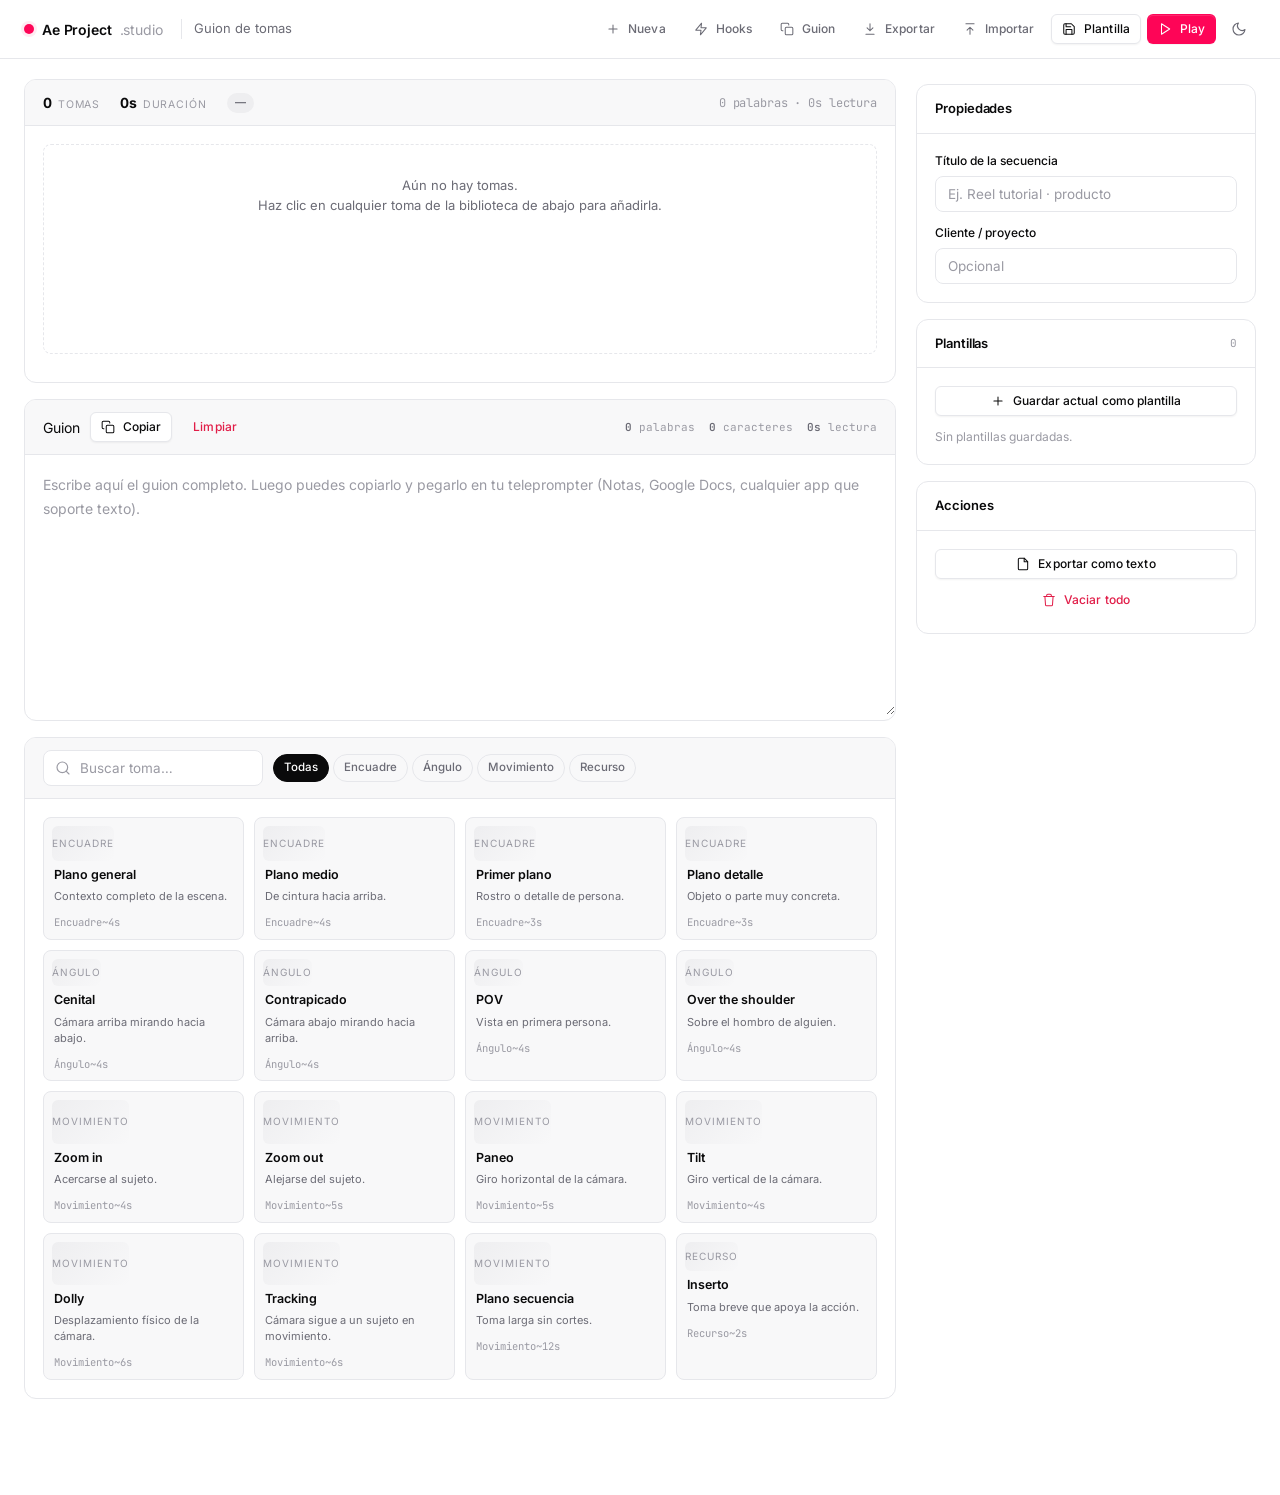
==== commit 86cbfb8f: "Add files via upload" ====
--- a/guion-tomas.html
+++ b/guion-tomas.html
@@ -7,7 +7,7 @@
 <link rel="preconnect" href="https://fonts.googleapis.com">
 <link rel="preconnect" href="https://fonts.gstatic.com" crossorigin>
 <link href="https://fonts.googleapis.com/css2?family=Inter:wght@400;500;600;700&family=JetBrains+Mono:wght@400;500&display=swap" rel="stylesheet">
-<link rel="stylesheet" href="../assets/base.css" />
+<link rel="stylesheet" href="assets/base.css" />
 
 <style>
   /* ============================================================
@@ -66,6 +66,8 @@
     margin: 0 auto;
     align-items: start;
   }
+  /* Clave: los hijos de un grid no deben poder desbordar el track */
+  .gt-main > div { min-width: 0; }
 
   .section {
     background: var(--surface);
@@ -73,6 +75,7 @@
     border-radius: var(--r-lg);
     margin-bottom: 16px;
     overflow: hidden;
+    min-width: 0;
   }
   .section-head {
     display: flex; align-items: center; gap: 10px;
@@ -89,22 +92,39 @@
     color: var(--text-subtle);
   }
   .section-head .spacer { flex: 1; }
-  .section-body { padding: 18px; }
+  .section-body {
+    padding: 18px;
+    min-width: 0;
+    overflow: hidden;
+  }
 
   /* ============================================================
      Secuencia
      ============================================================ */
   .seq-strip {
     display: flex;
-    gap: 10px;
+    gap: 4px;
     overflow-x: auto;
-    padding-bottom: 8px;
-    min-height: 200px;
+    overflow-y: hidden;
+    padding-bottom: 10px;
+    min-height: 220px;
     scroll-snap-type: x proximity;
+    -webkit-overflow-scrolling: touch;
+    touch-action: pan-x;
+    min-width: 0;
+    max-width: 100%;
   }
   .seq-strip::-webkit-scrollbar { height: 8px; }
+  .seq-strip::-webkit-scrollbar-track {
+    background: var(--surface-2);
+    border-radius: 4px;
+  }
   .seq-strip::-webkit-scrollbar-thumb {
-    background: var(--surface-3); border-radius: 4px;
+    background: var(--surface-3);
+    border-radius: 4px;
+  }
+  .seq-strip::-webkit-scrollbar-thumb:hover {
+    background: var(--border-strong);
   }
 
   .seq-empty {
@@ -131,6 +151,8 @@
     scroll-snap-align: start;
     transition: border-color var(--dur) var(--ease),
                 opacity var(--dur) var(--ease);
+    overflow: hidden;
+    min-width: 0;
   }
   .seq-item:hover { border-color: var(--border-strong); }
   .seq-item.grabada {
@@ -145,6 +167,53 @@
     color: var(--success);
     font-size: 40px; font-weight: 700;
     backdrop-filter: blur(1px);
+  }
+
+  /* Separador con botón de transición */
+  .seq-divider {
+    flex: 0 0 auto;
+    display: flex;
+    align-items: center;
+    justify-content: center;
+    position: relative;
+    padding: 0 2px;
+    align-self: stretch;
+  }
+  .seq-divider .divider-btn {
+    font: inherit;
+    font-size: 10.5px;
+    font-weight: 500;
+    color: var(--text-subtle);
+    background: var(--surface);
+    border: 1px solid var(--border);
+    border-radius: var(--r-full);
+    padding: 3px 8px;
+    cursor: pointer;
+    display: inline-flex;
+    align-items: center;
+    gap: 4px;
+    transition: all var(--dur) var(--ease);
+    max-width: 80px;
+    white-space: nowrap;
+    overflow: hidden;
+    text-overflow: ellipsis;
+    position: relative;
+    z-index: 1;
+  }
+  .seq-divider .divider-btn:hover {
+    background: var(--brand);
+    color: #fff;
+    border-color: var(--brand);
+    transform: scale(1.05);
+  }
+  .seq-divider .divider-btn.active {
+    background: var(--brand-subtle);
+    color: var(--brand);
+    border-color: var(--brand);
+  }
+  .seq-divider .divider-btn.active:hover {
+    background: var(--brand);
+    color: #fff;
   }
 
   .seq-top {
@@ -191,14 +260,12 @@
     box-shadow: 0 0 0 2px var(--brand-glow);
   }
   .chip-select.marker { flex: 1; min-width: 0; }
-  .chip-select.trans { flex: 0 0 auto; max-width: 92px; }
-
-  /* Colores del selector de marcador según el tipo */
-  .chip-select.marker[data-value="hook"]     { background-color: var(--brand-subtle); color: var(--brand); border-color: transparent; }
-  .chip-select.marker[data-value="contexto"] { background-color: var(--info-subtle); color: var(--info); border-color: transparent; }
+
+  .chip-select.marker[data-value="hook"]       { background-color: var(--brand-subtle); color: var(--brand); border-color: transparent; }
+  .chip-select.marker[data-value="contexto"]   { background-color: var(--info-subtle); color: var(--info); border-color: transparent; }
   .chip-select.marker[data-value="desarrollo"] { background-color: var(--surface-3); color: var(--text-muted); border-color: transparent; }
-  .chip-select.marker[data-value="cta"]      { background-color: var(--success-subtle); color: var(--success); border-color: transparent; }
-  .chip-select.marker[data-value="cierre"]   { background-color: var(--warning-subtle); color: var(--warning); border-color: transparent; }
+  .chip-select.marker[data-value="cta"]        { background-color: var(--success-subtle); color: var(--success); border-color: transparent; }
+  .chip-select.marker[data-value="cierre"]     { background-color: var(--warning-subtle); color: var(--warning); border-color: transparent; }
 
   .seq-remove {
     width: 20px; height: 20px; padding: 0;
@@ -217,6 +284,7 @@
     position: relative;
     overflow: hidden;
     display: flex; align-items: center; justify-content: center;
+    min-width: 0;
   }
   .seq-thumb video,
   .seq-thumb iframe {
@@ -318,7 +386,6 @@
     box-shadow: 0 0 0 2px var(--brand-glow);
   }
 
-  /* Barra de resumen de la secuencia */
   .seq-summary {
     display: flex;
     align-items: center;
@@ -503,7 +570,7 @@
   /* ============================================================
      Sidebar
      ============================================================ */
-  .sidebar { position: sticky; top: 84px; }
+  .sidebar { position: sticky; top: 84px; min-width: 0; }
   .sidebar .field + .field { margin-top: 12px; }
 
   .plantillas-list { display: flex; flex-direction: column; gap: 6px; }
@@ -715,6 +782,105 @@
   }
 
   /* ============================================================
+     Picker de transiciones
+     ============================================================ */
+  #transPicker .modal-panel {
+    width: min(680px, calc(100% - 32px));
+    max-height: calc(100vh - 40px);
+    display: flex;
+    flex-direction: column;
+    overflow: hidden;
+    padding: 20px;
+  }
+  #transPicker .modal-head { flex-shrink: 0; }
+  #transPicker .modal-body { flex-shrink: 0; margin-bottom: 14px; }
+
+  .trans-grid {
+    flex: 1;
+    min-height: 0;
+    overflow-y: auto;
+    overflow-x: hidden;
+    display: grid;
+    grid-template-columns: repeat(2, 1fr);
+    gap: 8px;
+    padding-right: 6px;
+    -webkit-overflow-scrolling: touch;
+  }
+  .trans-grid::-webkit-scrollbar { width: 6px; }
+  .trans-grid::-webkit-scrollbar-thumb {
+    background: var(--surface-3);
+    border-radius: 3px;
+  }
+  @media (min-width: 560px) {
+    .trans-grid { grid-template-columns: repeat(3, 1fr); }
+  }
+
+  .trans-opt {
+    text-align: left;
+    font: inherit;
+    color: inherit;
+    background: var(--surface-2);
+    border: 1px solid var(--border);
+    border-radius: var(--r-md);
+    padding: 10px;
+    display: flex;
+    flex-direction: column;
+    gap: 6px;
+    cursor: pointer;
+    transition: all var(--dur) var(--ease);
+  }
+  .trans-opt:hover {
+    border-color: var(--border-strong);
+    transform: translateY(-1px);
+  }
+  .trans-opt.active {
+    border-color: var(--brand);
+    background: var(--brand-subtle);
+  }
+  .trans-opt .icon-prev {
+    aspect-ratio: 16/9;
+    min-height: 58px;
+    background: var(--surface-3);
+    border-radius: var(--r-sm);
+    display: flex;
+    align-items: center;
+    justify-content: center;
+    color: var(--text-subtle);
+    overflow: hidden;
+    position: relative;
+  }
+  .trans-opt.active .icon-prev { color: var(--brand); }
+  .trans-opt .icon-prev svg {
+    width: 38px;
+    height: 38px;
+    fill: none;
+    stroke: currentColor;
+    stroke-width: 1.5;
+    stroke-linecap: round;
+    stroke-linejoin: round;
+  }
+  .trans-opt .icon-prev video,
+  .trans-opt .icon-prev iframe {
+    position: absolute;
+    inset: 0;
+    width: 100%;
+    height: 100%;
+    object-fit: cover;
+    border: 0;
+  }
+  .trans-opt .t-name {
+    font-size: 12.5px;
+    font-weight: 600;
+    color: var(--text);
+    line-height: 1.2;
+  }
+  .trans-opt .t-hint {
+    font-size: 10.5px;
+    color: var(--text-muted);
+    line-height: 1.4;
+  }
+
+  /* ============================================================
      Toast host
      ============================================================ */
   .toast-host {
@@ -736,7 +902,10 @@
      Responsive
      ============================================================ */
   @media (max-width: 1080px) {
-    .gt-main { grid-template-columns: 1fr; padding: 16px; }
+    .gt-main {
+      grid-template-columns: minmax(0, 1fr);
+      padding: 16px;
+    }
     .sidebar { position: static; }
     .app-header { padding: 10px 16px; flex-wrap: wrap; }
     .app-header .tool-name { display: none; }
@@ -745,6 +914,9 @@
     .lib-toolbar .search { flex: 1 1 100%; }
     .app-header .actions .label-hide { display: none; }
     .seq-summary { gap: 12px; }
+    .section-body { padding: 14px; }
+    .seq-item { flex: 0 0 210px; }
+    .gt-main { padding: 12px; }
   }
 </style>
 </head>
@@ -753,7 +925,7 @@
 
 <!-- ============================================================ HEADER -->
 <header class="app-header">
-  <a href="../index.html" class="brand">
+  <a href="index.html" class="brand">
     <span class="brand-dot"></span>
     <span class="brand-name">Ae Project</span>
     <span class="brand-tld">.studio</span>
@@ -765,6 +937,10 @@
     <button class="btn btn-ghost btn-sm" id="btnNueva" title="Nueva secuencia">
       <svg class="icon icon-sm" viewBox="0 0 24 24"><path d="M12 5v14M5 12h14"/></svg>
       <span class="label-hide">Nueva</span>
+    </button>
+    <button class="btn btn-ghost btn-sm" id="btnHooks" title="Biblioteca de hooks">
+      <svg class="icon icon-sm" viewBox="0 0 24 24"><polygon points="13 2 3 14 12 14 11 22 21 10 12 10 13 2"/></svg>
+      <span class="label-hide">Hooks</span>
     </button>
     <button class="btn btn-ghost btn-sm" id="btnCopiarGuion" title="Copiar guion">
       <svg class="icon icon-sm" viewBox="0 0 24 24"><rect x="9" y="9" width="13" height="13" rx="2"/><path d="M5 15H4a2 2 0 0 1-2-2V4a2 2 0 0 1 2-2h9a2 2 0 0 1 2 2v1"/></svg>
@@ -950,7 +1126,7 @@
   <div class="play-hint">← → navegar · Esc salir · Inicio/Fin saltar</div>
 </div>
 
-<!-- ============================================================ MODAL -->
+<!-- ============================================================ MODAL GENÉRICO -->
 <div class="modal" id="appModal" role="dialog" aria-modal="true">
   <div class="modal-backdrop" data-close></div>
   <div class="modal-panel">
@@ -971,52 +1147,57 @@
   </div>
 </div>
 
+<!-- ============================================================ TRANS PICKER -->
+<div class="modal" id="transPicker" role="dialog" aria-modal="true">
+  <div class="modal-backdrop" data-close></div>
+  <div class="modal-panel">
+    <div class="modal-head">
+      <h3 class="modal-title">Elegir transición</h3>
+      <button class="modal-x" data-close aria-label="Cerrar">
+        <svg class="icon icon-sm" viewBox="0 0 24 24"><path d="M18 6L6 18M6 6l12 12"/></svg>
+      </button>
+    </div>
+    <p class="modal-body">Cómo entra esta toma respecto a la anterior.</p>
+    <div class="trans-grid" id="transGrid"></div>
+  </div>
+</div>
+
 <div class="toast-host" id="toastHost"></div>
 
-<script src="../assets/utils.js"></script>
+<script src="assets/utils.js"></script>
 <script>
 /* ============================================================
    BIBLIOTECA DE TOMAS
-   
+
    📹 CÓMO AÑADIR VÍDEOS DE EJEMPLO
-   
+
    El campo "video" acepta tres formatos:
-   
+
    1) Vacío ("") → placeholder gris con el nombre del tipo.
       Ideal mientras no tengas clips grabados.
-   
+
    2) Archivo local → "clips/cenital.mp4"
       Crea una carpeta "clips/" junto a este archivo HTML y
       mete los MP4 ahí. Se reproducen en bucle, silenciados.
-   
+
    3) YouTube embed → "https://www.youtube.com/embed/VIDEO_ID"
       Toma el ID del video (la parte después de watch?v= en la URL).
-      Ejemplo: si la URL es youtube.com/watch?v=abc123XYZ
-      entonces el embed es "https://www.youtube.com/embed/abc123XYZ"
-   
+
    📐 DURACIÓN SUGERIDA
    "duracion" es en segundos. Es solo un valor por defecto que
-   aparece al añadir la toma a la secuencia. Se puede editar
-   luego por toma, individualmente, en la secuencia misma.
-   
-   📂 TIPO / CATEGORÍA
-   Se usa para el filtro de la biblioteca. Debe ser uno de:
-   "Encuadre" | "Ángulo" | "Movimiento" | "Recurso"
+   aparece al añadir la toma a la secuencia.
    ============================================================ */
 const SHOTS = [
-  /* ---------- ENCUADRES ---------- */
   { id:"general",     cat:"Encuadre",   nombre:"Plano general",     descripcion:"Contexto completo de la escena.",              cuando_usar:"Presentar el lugar y la situación.",                  video:"", duracion:4,  tags:["contexto"] },
   { id:"medio",       cat:"Encuadre",   nombre:"Plano medio",       descripcion:"De cintura hacia arriba.",                    cuando_usar:"Diálogo, presentación, talking head.",                video:"", duracion:4,  tags:["persona"] },
   { id:"primer-plano",cat:"Encuadre",   nombre:"Primer plano",      descripcion:"Rostro o detalle de persona.",                cuando_usar:"Emoción, énfasis, reacción.",                         video:"", duracion:3,  tags:["persona","emoción"] },
   { id:"detalle",     cat:"Encuadre",   nombre:"Plano detalle",     descripcion:"Objeto o parte muy concreta.",                cuando_usar:"Insertos, texturas, manos, producto.",                video:"", duracion:3,  tags:["inserto"] },
 
-  /* ---------- ÁNGULOS ---------- */
   { id:"cenital",     cat:"Ángulo",     nombre:"Cenital",           descripcion:"Cámara arriba mirando hacia abajo.",           cuando_usar:"Mesas, patrones, mapas, comida, flat lay.",           video:"", duracion:4,  tags:["aéreo"] },
   { id:"contrapicado",cat:"Ángulo",     nombre:"Contrapicado",      descripcion:"Cámara abajo mirando hacia arriba.",           cuando_usar:"Dar poder, dramatismo o altura.",                     video:"", duracion:4,  tags:["drama"] },
   { id:"pov",         cat:"Ángulo",     nombre:"POV",               descripcion:"Vista en primera persona.",                   cuando_usar:"Inmersión, tutoriales, videojuegos.",                 video:"", duracion:4,  tags:["inmersivo"] },
   { id:"ots",         cat:"Ángulo",     nombre:"Over the shoulder", descripcion:"Sobre el hombro de alguien.",                 cuando_usar:"Conversaciones, pantallas, escritorios.",             video:"", duracion:4,  tags:["conversación"] },
 
-  /* ---------- MOVIMIENTOS ---------- */
   { id:"zoom-in",     cat:"Movimiento", nombre:"Zoom in",           descripcion:"Acercarse al sujeto.",                        cuando_usar:"Dirigir atención a un detalle.",                      video:"", duracion:4,  tags:["zoom"] },
   { id:"zoom-out",    cat:"Movimiento", nombre:"Zoom out",          descripcion:"Alejarse del sujeto.",                        cuando_usar:"Revelar contexto, cerrar una idea.",                  video:"", duracion:5,  tags:["zoom"] },
   { id:"paneo",       cat:"Movimiento", nombre:"Paneo",             descripcion:"Giro horizontal de la cámara.",               cuando_usar:"Mostrar un espacio amplio, panorámica.",              video:"", duracion:5,  tags:["horizontal"] },
@@ -1025,12 +1206,11 @@
   { id:"tracking",    cat:"Movimiento", nombre:"Tracking",          descripcion:"Cámara sigue a un sujeto en movimiento.",     cuando_usar:"Acción, caminatas, deportes.",                        video:"", duracion:6,  tags:["acción"] },
   { id:"secuencia",   cat:"Movimiento", nombre:"Plano secuencia",   descripcion:"Toma larga sin cortes.",                      cuando_usar:"Momentos inmersivos y continuos.",                    video:"", duracion:12, tags:["largo"] },
 
-  /* ---------- RECURSOS ---------- */
   { id:"inserto",     cat:"Recurso",    nombre:"Inserto",           descripcion:"Toma breve que apoya la acción.",             cuando_usar:"Ritmo, transición, detalle entre tomas largas.",      video:"", duracion:2,  tags:["corto"] },
 ];
 
 /* ============================================================
-   MARCADORES (a qué parte del relato pertenece cada toma)
+   MARCADORES
    ============================================================ */
 const MARCADORES = [
   { id:"hook",       label:"Hook" },
@@ -1041,20 +1221,29 @@
 ];
 
 /* ============================================================
-   TRANSICIONES (cómo se pasa de la toma anterior a esta)
+   TRANSICIONES
+
+   📹 Puedes añadir un vídeo de ejemplo en el campo "video"
+   (archivo local "clips/xyz.mp4" o embed de YouTube). Mientras
+   esté vacío, se muestra un icono SVG esquemático.
    ============================================================ */
 const TRANSICIONES = [
-  { id:"cut",     label:"Corte" },
-  { id:"fade",    label:"Fundido" },
-  { id:"whip",    label:"Whip pan" },
-  { id:"zoom",    label:"Zoom blur" },
-  { id:"match",   label:"Match cut" },
-  { id:"glitch",  label:"Glitch" },
-  { id:"slide",   label:"Slide" },
+  { id:"cut",        label:"Corte",           desc:"Cambio directo sin efecto. El más común.",       icon:'<line x1="12" y1="4" x2="12" y2="20"/><line x1="3" y1="12" x2="9" y2="12"/><line x1="15" y1="12" x2="21" y2="12"/>', video:"" },
+  { id:"fade",       label:"Fundido",         desc:"Aparece desde negro. Ritmo pausado, cierre de escena.", icon:'<rect x="3" y="3" width="18" height="18" rx="2" opacity="0.2"/><rect x="7" y="7" width="10" height="10" rx="1"/>', video:"" },
+  { id:"cross",      label:"Cross dissolve",  desc:"Una toma se disuelve en la siguiente. Suave, cinematográfico.", icon:'<circle cx="9" cy="12" r="6" opacity="0.45"/><circle cx="15" cy="12" r="6" opacity="0.45"/>', video:"" },
+  { id:"dip-black",  label:"Dip to black",    desc:"Baja a negro y sube. Separa capítulos o bloques.", icon:'<rect x="3" y="3" width="5" height="18"/><rect x="16" y="3" width="5" height="18"/><rect x="10" y="10" width="4" height="4"/>', video:"" },
+  { id:"whip",       label:"Whip pan",        desc:"Barrido lateral rápido. Energía, cambio de escena.", icon:'<path d="M3 12h18"/><polyline points="15 8 19 12 15 16"/><polyline points="9 8 5 12 9 16"/>', video:"" },
+  { id:"zoom-blur",  label:"Zoom blur",       desc:"Zoom rápido con desenfoque. Impacto musical.", icon:'<circle cx="12" cy="12" r="2.5"/><circle cx="12" cy="12" r="5.5" opacity="0.5"/><circle cx="12" cy="12" r="9" opacity="0.25"/>', video:"" },
+  { id:"match",      label:"Match cut",       desc:"Dos tomas comparten forma o movimiento. Elegante, requiere planificación.", icon:'<circle cx="9" cy="12" r="4"/><circle cx="15" cy="12" r="4" opacity="0.5"/>', video:"" },
+  { id:"glitch",     label:"Glitch",          desc:"Interferencia digital. Tech, error, drama.", icon:'<path d="M3 8h10"/><path d="M15 8h6"/><path d="M3 12h18"/><path d="M3 16h5"/><path d="M10 16h11"/>', video:"" },
+  { id:"slide",      label:"Slide",           desc:"La nueva toma entra deslizándose desde un lado.", icon:'<rect x="3" y="6" width="9" height="12" rx="1"/><path d="M15 12h6"/><polyline points="18 9 21 12 18 15"/>', video:"" },
+  { id:"morph",      label:"Morph",           desc:"Una forma se transforma en otra. Muy fluido, requiere trabajo en post.", icon:'<path d="M4 12c0-3.5 3.5-6 8-6s8 2.5 8 6-3.5 6-8 6-8-2.5-8-6z" opacity="0.45"/><circle cx="12" cy="12" r="2.5"/>', video:"" },
+  { id:"flash",      label:"Flash",           desc:"Destello blanco. Impacto en un beat.", icon:'<polygon points="12 3 14 10 21 12 14 14 12 21 10 14 3 12 10 10"/>', video:"" },
+  { id:"spin",       label:"Spin",            desc:"Rotación rápida. Dinamismo, cambio de nivel o energía.", icon:'<path d="M21 12a9 9 0 1 1-2.64-6.36"/><polyline points="21 3 21 9 15 9"/>', video:"" },
 ];
 
 /* ============================================================
-   ESTADO Y PERSISTENCIA
+   ESTADO
    ============================================================ */
 const LS_KEY = "guion-tomas-v1";
 
@@ -1062,8 +1251,8 @@
   titulo: "",
   cliente: "",
   guion: "",
-  items: [],       // [{ sid, shotId, nota, duracion, marcador, transicion, grabada }]
-  plantillas: [],  // [{ id, nombre, fecha, snapshot }]
+  items: [],
+  plantillas: [],
 };
 
 function save() { store.set(LS_KEY, state); }
@@ -1104,7 +1293,7 @@
 }
 
 /* ============================================================
-   MODAL
+   MODAL GENÉRICO
    ============================================================ */
 const Modal = (() => {
   const el = () => $('#appModal');
@@ -1248,7 +1437,6 @@
 function addShot(shotId) {
   const s = shot(shotId);
   if (!s) return;
-  // Si es la primera, no tiene transición. Si no, pone "cut" por defecto.
   const prev = state.items[state.items.length - 1];
   state.items.push({
     shotId,
@@ -1304,23 +1492,19 @@
     const s = shot(it.shotId);
     if (!s) return "";
     const isFirst = i === 0;
+    const isLast = i === n - 1;
     const markerOpts = [
       `<option value="">— marcador —</option>`,
       ...MARCADORES.map(m => `<option value="${m.id}" ${it.marcador === m.id ? 'selected' : ''}>${m.label}</option>`)
     ].join('');
-    const transOpts = TRANSICIONES.map(t => `<option value="${t.id}" ${it.transicion === t.id ? 'selected' : ''}>${t.label}</option>`).join('');
-    return `
+
+    const cardHTML = `
       <div class="seq-item ${it.grabada ? 'grabada' : ''}" data-i="${i}" draggable="true">
         <div class="seq-top">
           <span class="seq-num">${i + 1}</span>
           <select class="chip-select marker" data-marcador="${i}" data-value="${escapeHTML(it.marcador || '')}">
             ${markerOpts}
           </select>
-          ${!isFirst ? `
-            <select class="chip-select trans" data-trans="${i}" title="Transición de entrada">
-              ${transOpts}
-            </select>
-          ` : ''}
           <button class="seq-remove" data-remove="${i}" aria-label="Quitar">
             <svg class="icon icon-sm" viewBox="0 0 24 24"><path d="M18 6L6 18M6 6l12 12"/></svg>
           </button>
@@ -1346,7 +1530,7 @@
           <button class="mini" data-move-left="${i}" title="Mover izquierda" ${isFirst ? 'disabled style="opacity:.35"' : ''}>
             <svg class="icon icon-sm" viewBox="0 0 24 24"><polyline points="15 18 9 12 15 6"/></svg>
           </button>
-          <button class="mini" data-move-right="${i}" title="Mover derecha" ${i === n - 1 ? 'disabled style="opacity:.35"' : ''}>
+          <button class="mini" data-move-right="${i}" title="Mover derecha" ${isLast ? 'disabled style="opacity:.35"' : ''}>
             <svg class="icon icon-sm" viewBox="0 0 24 24"><polyline points="9 18 15 12 9 6"/></svg>
           </button>
         </div>
@@ -1354,6 +1538,33 @@
         <textarea class="seq-nota" data-nota="${i}" placeholder="Nota para esta toma…" rows="2">${escapeHTML(it.nota || '')}</textarea>
       </div>
     `;
+
+    // Separador con botón de transición hacia la toma siguiente
+    let dividerHTML = "";
+    if (!isLast) {
+      const nextIt = state.items[i + 1];
+      const transId = nextIt.transicion || "cut";
+      const isDefault = transId === "cut";
+      const trans = transicion(transId);
+      const label = trans ? trans.label : "Corte";
+      const tip = "Transición: " + label;
+
+      dividerHTML = `
+        <div class="seq-divider">
+          <button class="divider-btn ${!isDefault ? 'active' : ''}"
+                  data-trans-open="${i + 1}"
+                  title="${escapeHTML(tip)}"
+                  aria-label="Cambiar transición">
+            ${!isDefault
+              ? escapeHTML(label)
+              : `<svg class="icon icon-sm" viewBox="0 0 24 24" style="width:12px;height:12px"><path d="M12 5v14M5 12h14"/></svg>`
+            }
+          </button>
+        </div>
+      `;
+    }
+
+    return cardHTML + dividerHTML;
   }).join('');
 
   // Bindings
@@ -1385,8 +1596,8 @@
     sel.addEventListener('change', update);
   });
 
-  $$('[data-trans]').forEach(sel => sel.addEventListener('change', () => {
-    updateItemField(+sel.dataset.trans, 'transicion', sel.value);
+  $$('[data-trans-open]').forEach(btn => btn.addEventListener('click', () => {
+    openTransPicker(+btn.dataset.transOpen);
   }));
 
   $$('[data-nota]').forEach(ta => {
@@ -1397,7 +1608,7 @@
     });
   });
 
-  // Drag & drop básico
+  // Drag & drop
   let dragIndex = null;
   $$('.seq-item').forEach(card => {
     card.addEventListener('dragstart', e => {
@@ -1447,7 +1658,6 @@
     badge.className = 'badge badge-dur over';
   }
 
-  // Stats guion
   const words = state.guion.trim() ? state.guion.trim().split(/\s+/).length : 0;
   const chars = state.guion.length;
   const readSec = Math.round((words / 150) * 60);
@@ -1530,6 +1740,56 @@
 }
 
 /* ============================================================
+   PICKER DE TRANSICIONES
+   ============================================================ */
+let transPickerIndex = null;
+let transKeyHandler = null;
+
+function openTransPicker(i) {
+  transPickerIndex = i;
+  const current = state.items[i].transicion || "cut";
+
+  $('#transGrid').innerHTML = TRANSICIONES.map(t => {
+    const previewHTML = t.video
+      ? (isYT(t.video)
+          ? `<iframe src="${t.video}?mute=1&controls=0&loop=1" allow="autoplay; encrypted-media" loading="lazy"></iframe>`
+          : `<video src="${escapeHTML(t.video)}" muted loop autoplay playsinline></video>`)
+      : `<svg viewBox="0 0 24 24">${t.icon}</svg>`;
+
+    return `
+      <button class="trans-opt ${t.id === current ? 'active' : ''}" data-pick="${t.id}">
+        <div class="icon-prev">${previewHTML}</div>
+        <div class="t-name">${escapeHTML(t.label)}</div>
+        <div class="t-hint">${escapeHTML(t.desc)}</div>
+      </button>
+    `;
+  }).join('');
+
+  $('#transPicker').classList.add('on');
+
+  $$('#transGrid [data-pick]').forEach(btn => {
+    btn.addEventListener('click', () => {
+      state.items[transPickerIndex].transicion = btn.dataset.pick;
+      save();
+      renderSecuencia();
+      closeTransPicker();
+    });
+  });
+
+  transKeyHandler = (e) => {
+    if (e.key === 'Escape') { e.preventDefault(); closeTransPicker(); }
+  };
+  document.addEventListener('keydown', transKeyHandler);
+}
+
+function closeTransPicker() {
+  $('#transPicker').classList.remove('on');
+  transPickerIndex = null;
+  if (transKeyHandler) document.removeEventListener('keydown', transKeyHandler);
+  transKeyHandler = null;
+}
+
+/* ============================================================
    PLAY MODE
    ============================================================ */
 let playIndex = 0;
@@ -1686,6 +1946,12 @@
 $('#btnCopiarGuion').addEventListener('click', copiarGuion);
 $('#btnCopiarGuion2').addEventListener('click', copiarGuion);
 
+$('#btnHooks').addEventListener('click', () => {
+  // Cuando exista hooks.html, cambia esto por:
+  // window.open('hooks.html', '_blank');
+  toast('Biblioteca de hooks', 'Próximamente en tu taller.', 'info');
+});
+
 $('#btnLimpiarGuion').addEventListener('click', () => {
   if (!state.guion.trim()) return;
   Modal.open({
@@ -1763,6 +2029,7 @@
 }
 
 Modal.init();
+$('#transPicker').querySelectorAll('[data-close]').forEach(n => n.addEventListener('click', closeTransPicker));
 load();
 renderFilters();
 renderLib();
@@ -1770,4 +2037,4 @@
 </script>
 
 </body>
-</html>
+</html>
